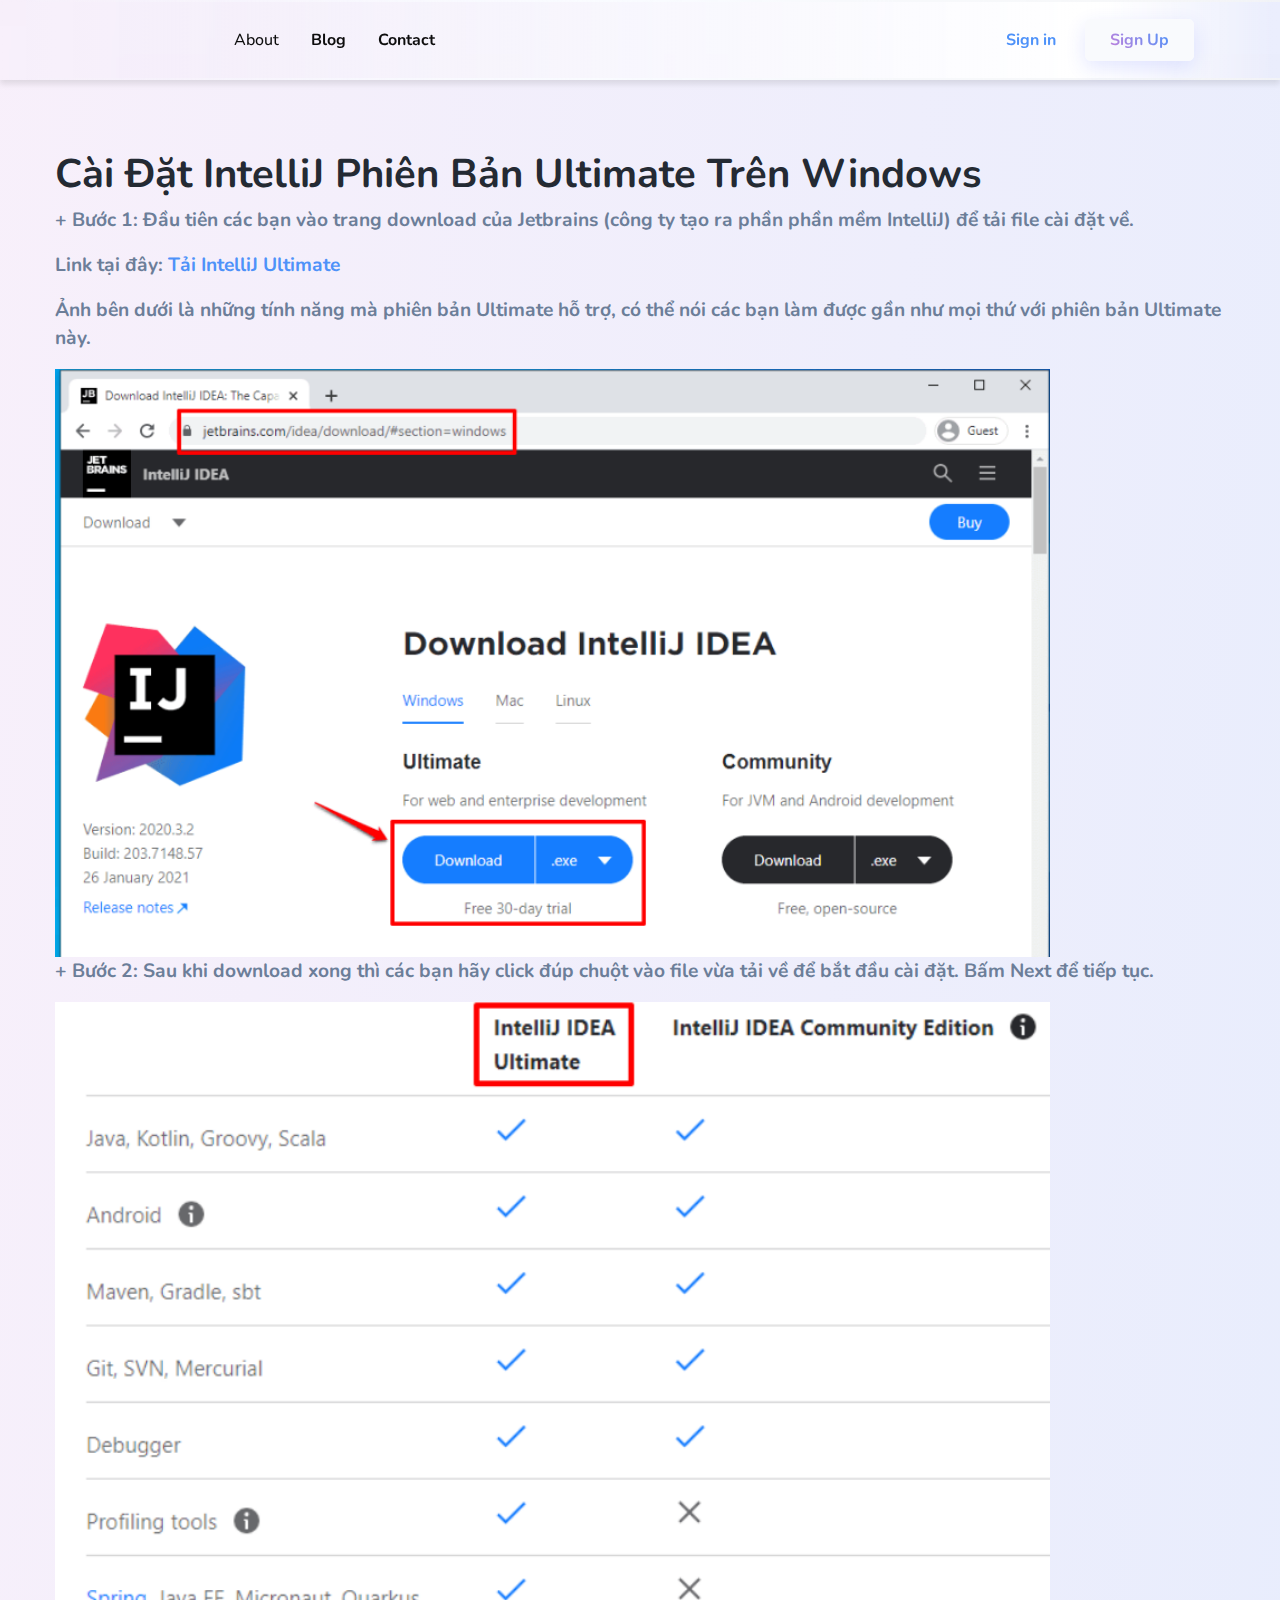
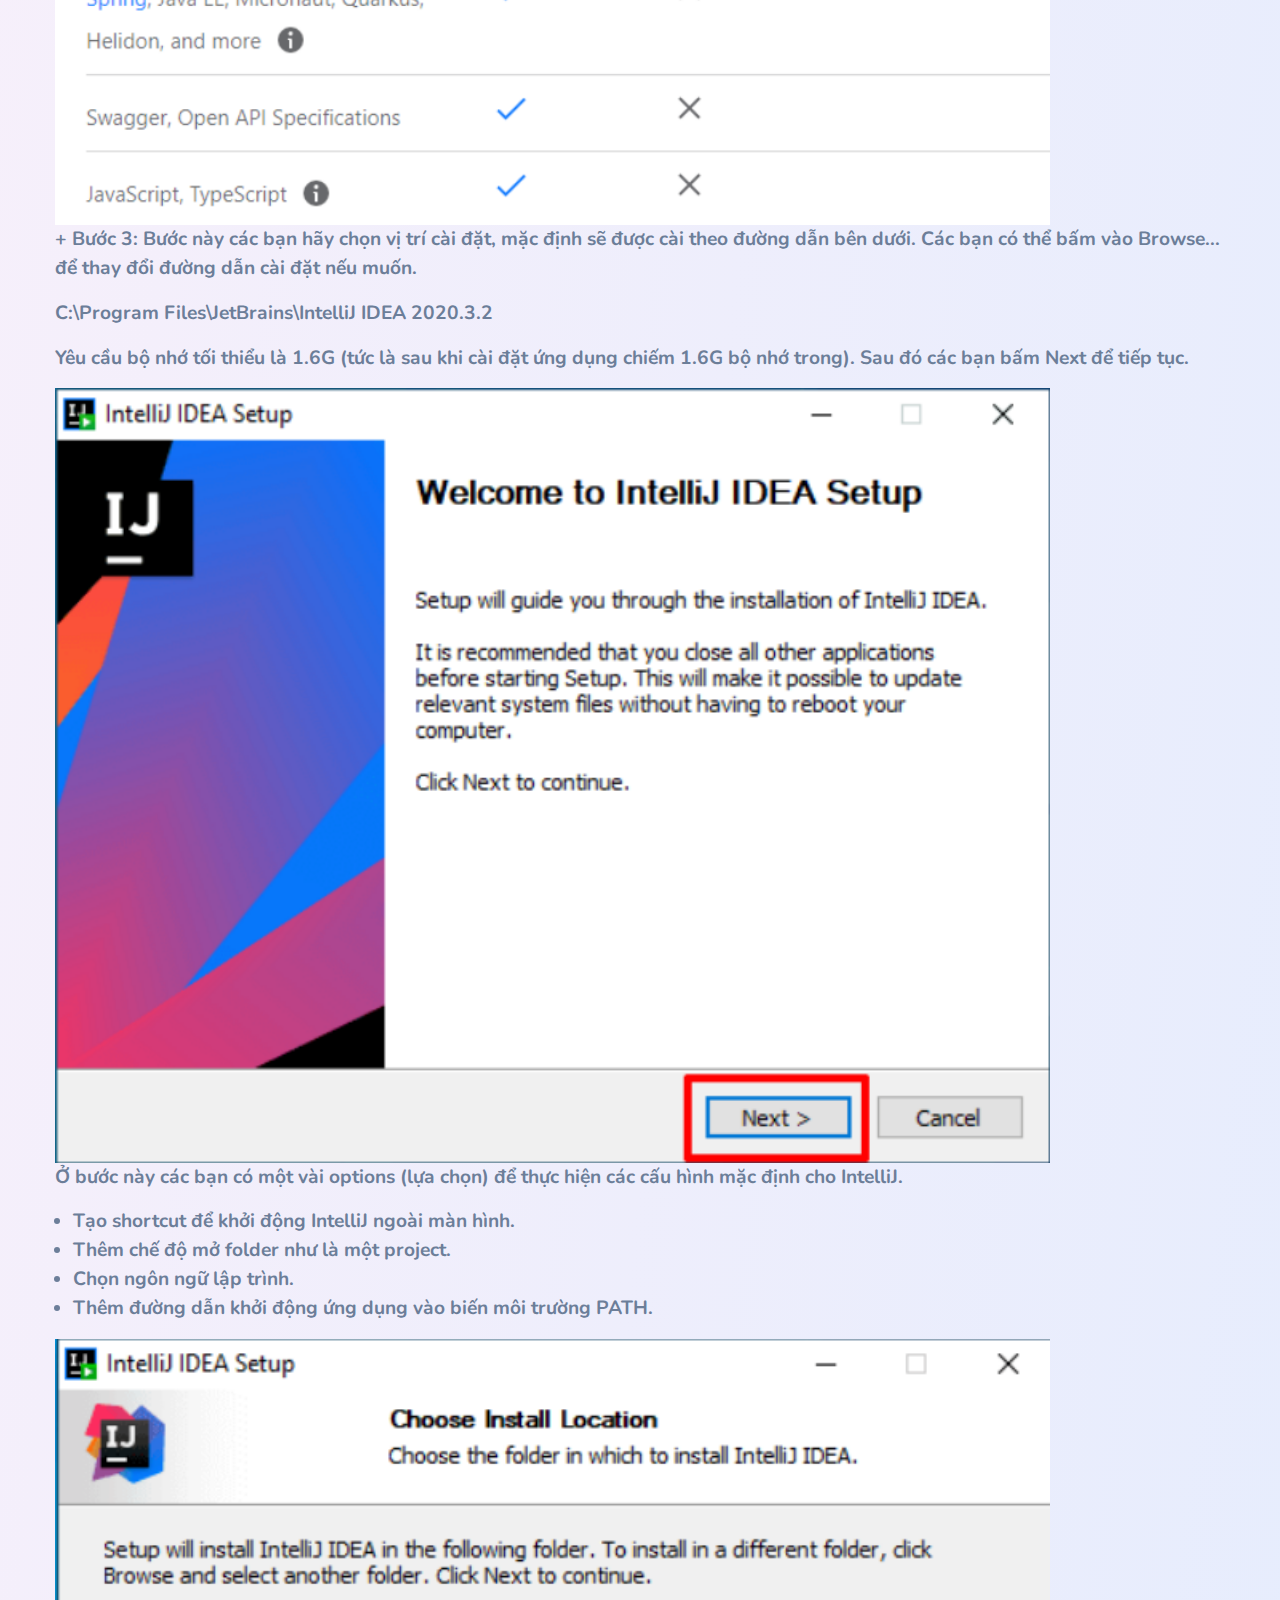
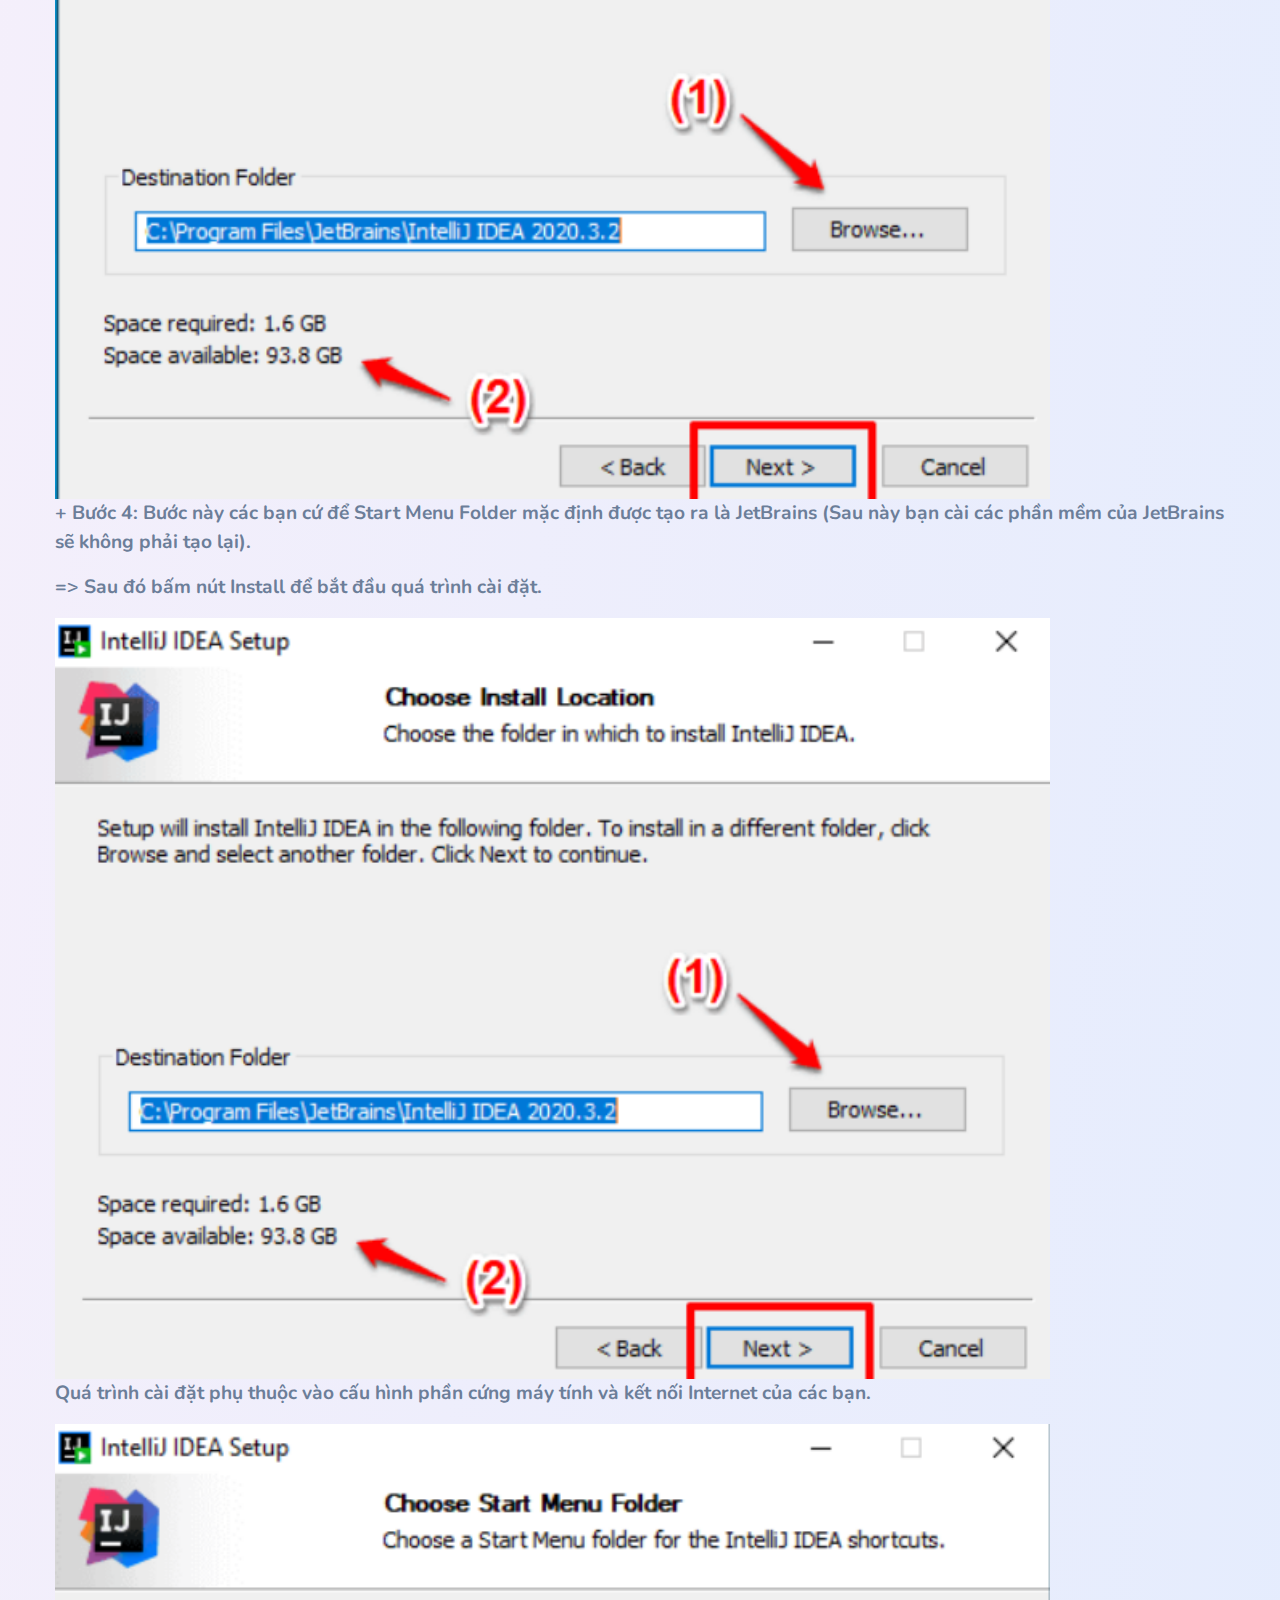
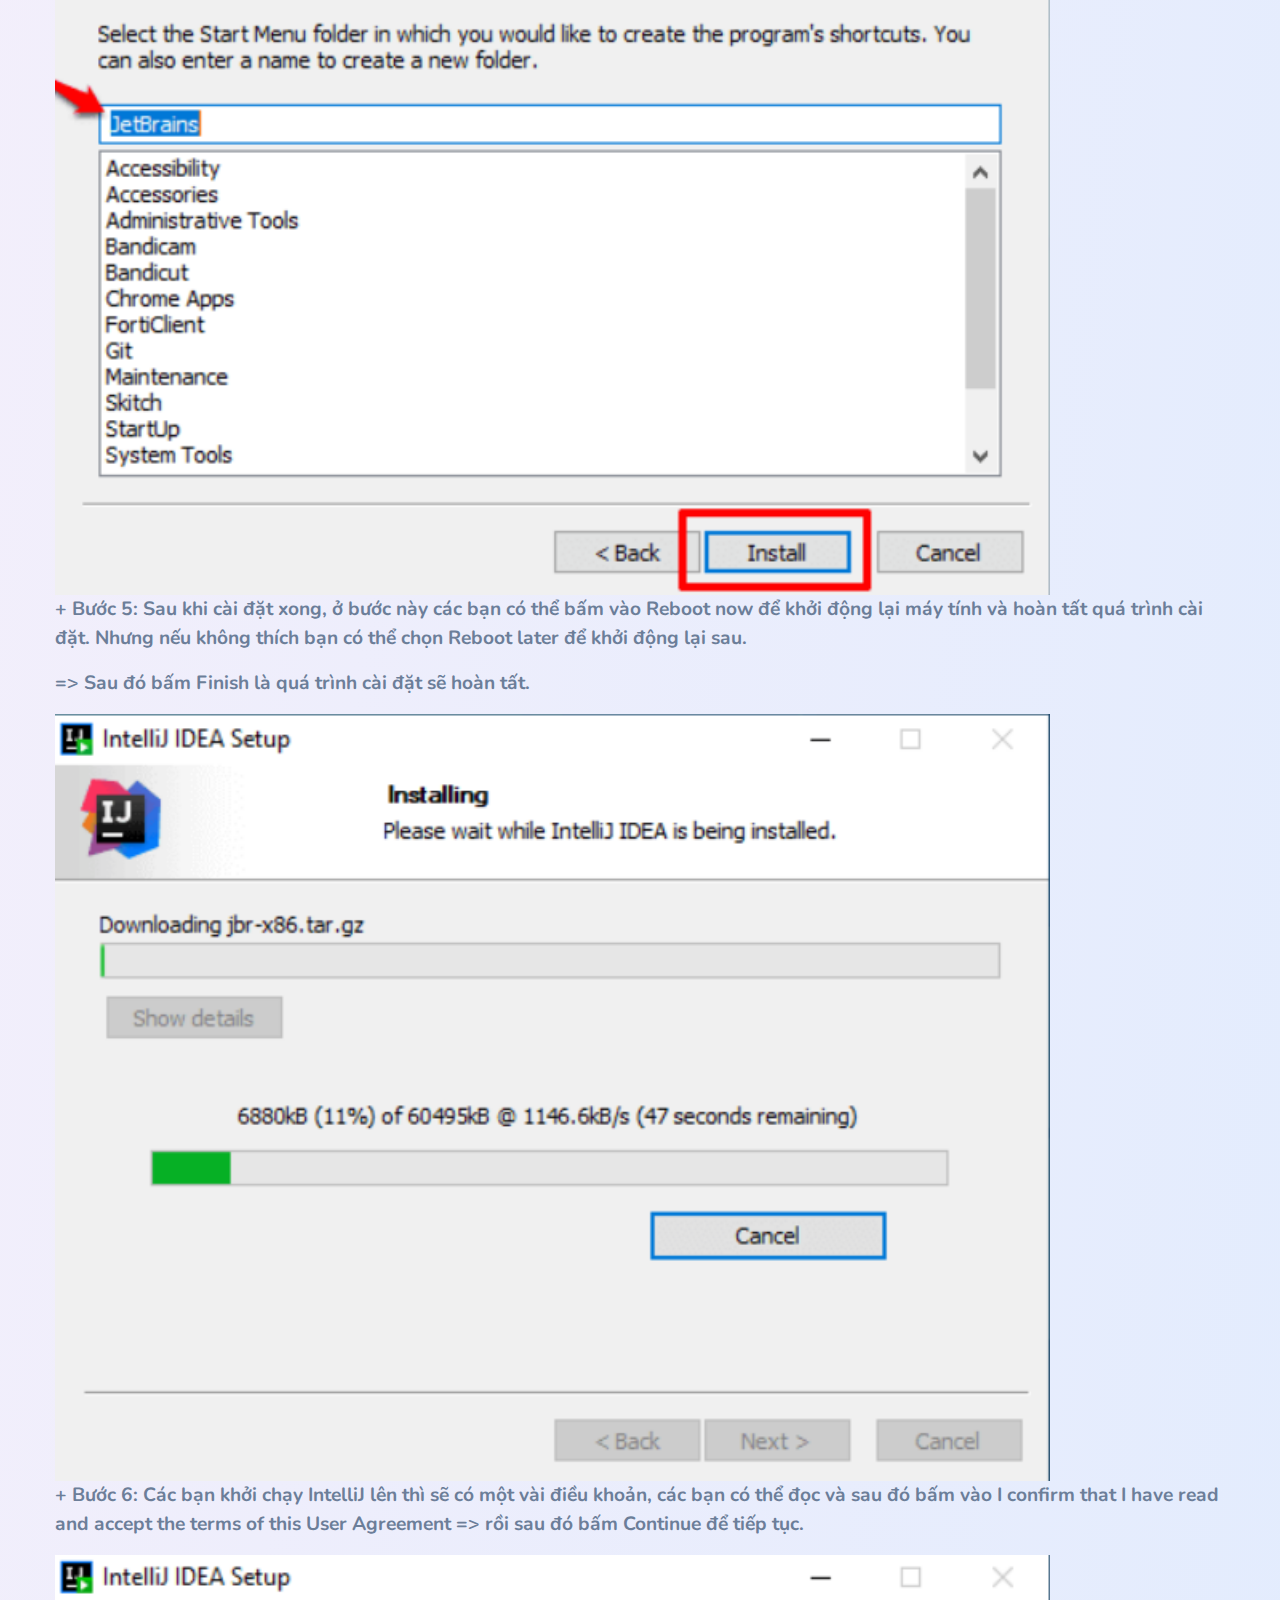
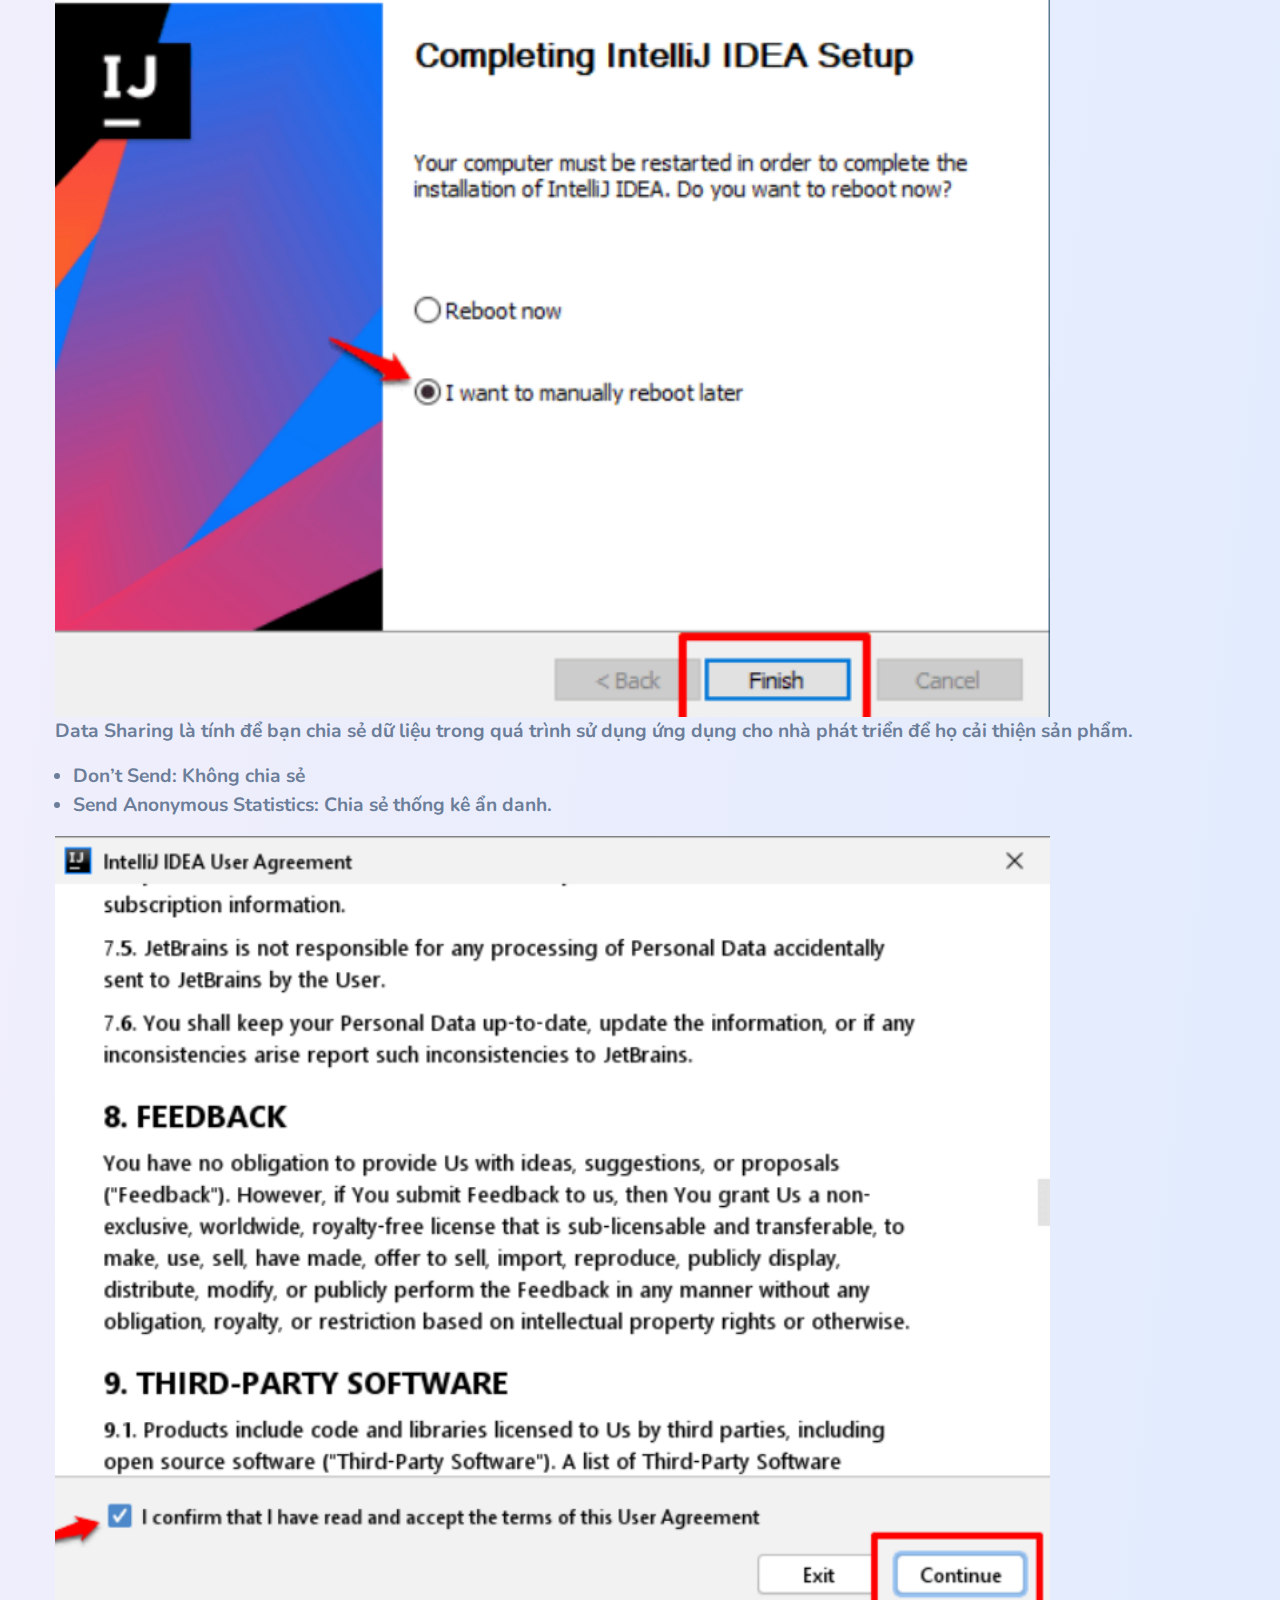
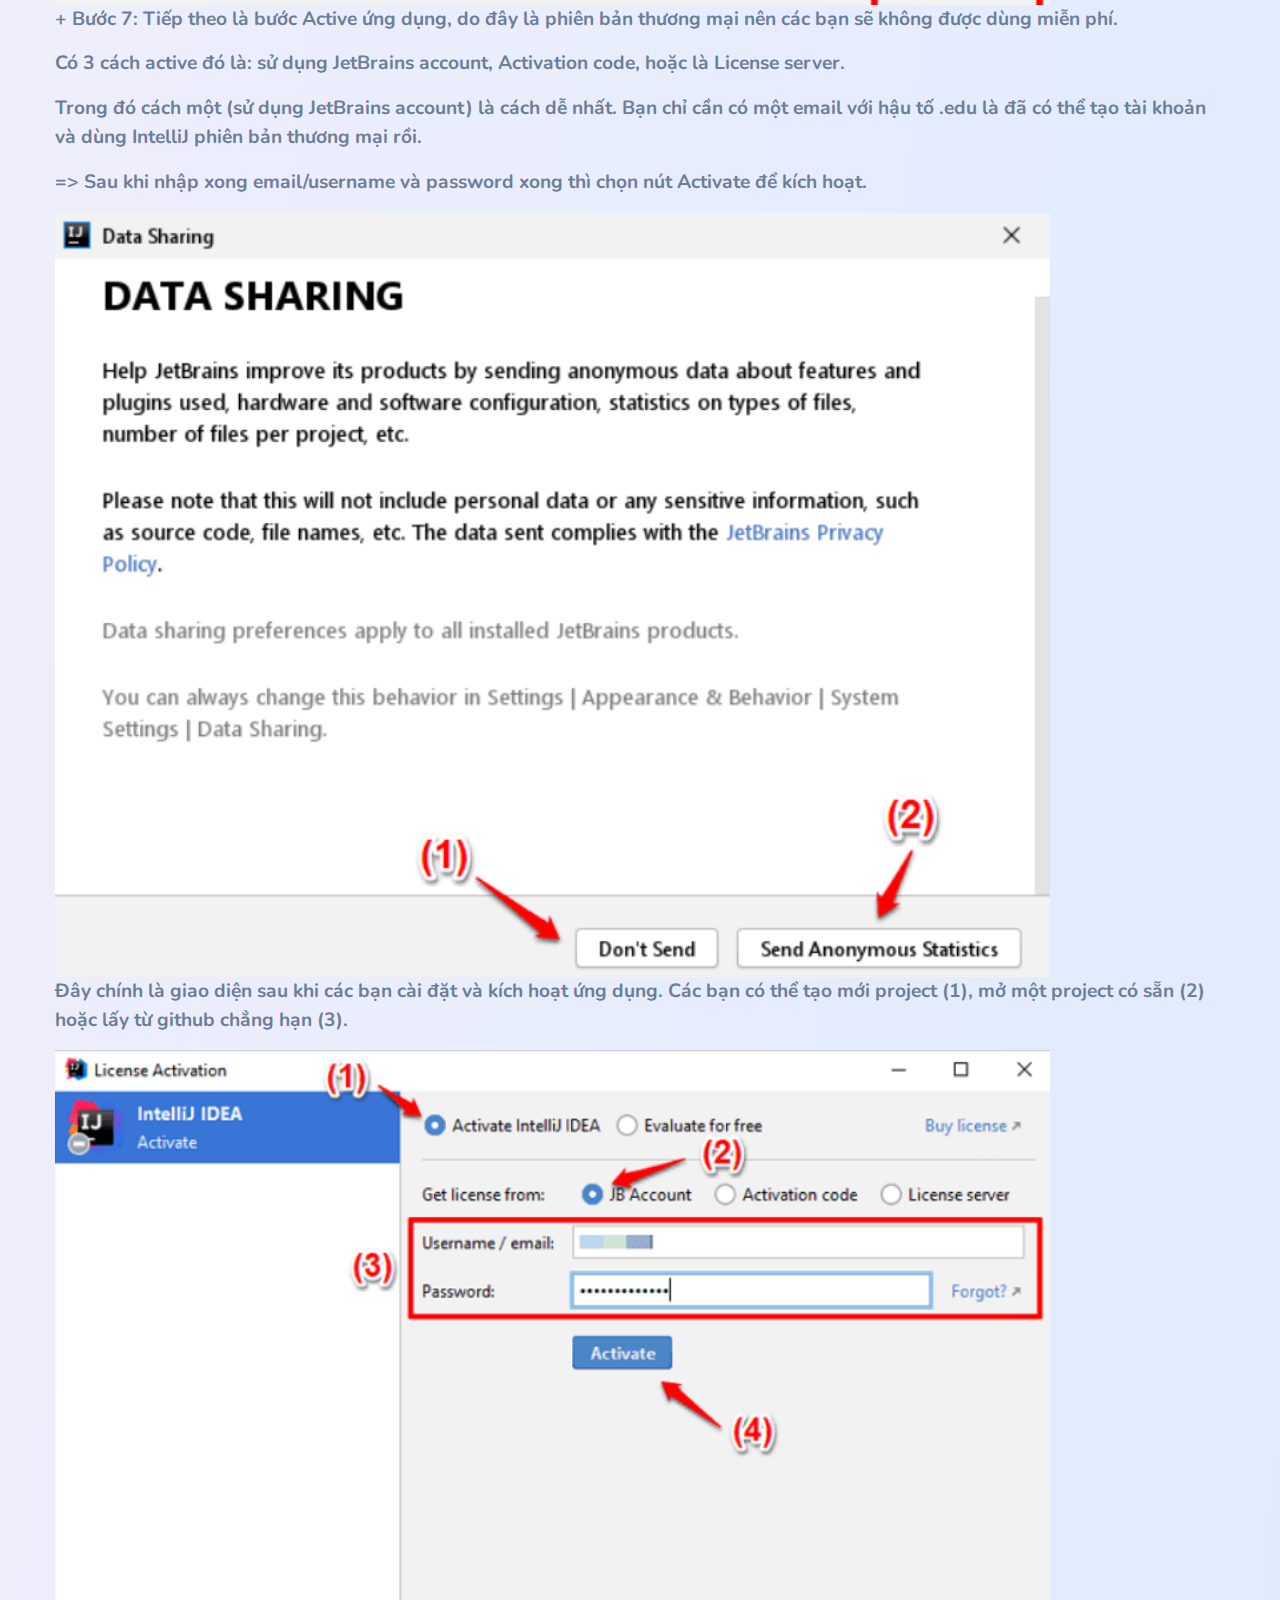
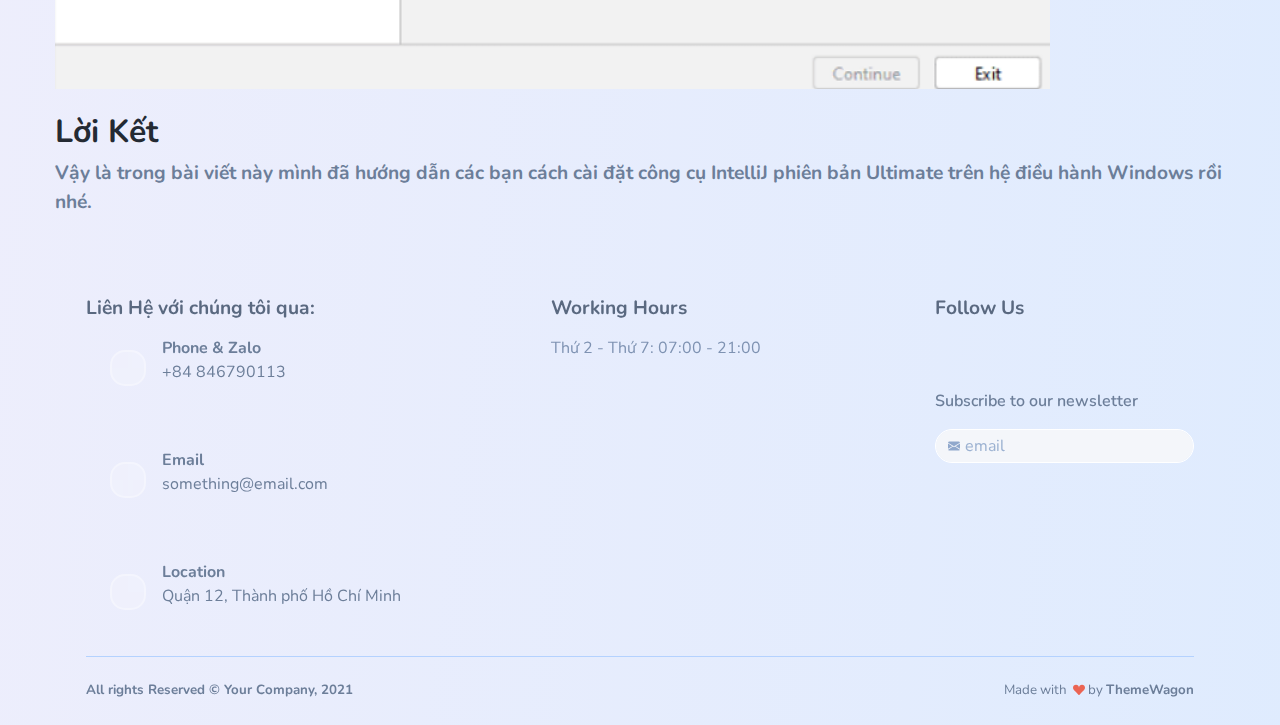
==== klean-v1.0.2/public/blogIntelliJ.html @ 0c12f2a2 "no message" ====
<!DOCTYPE html>
<html lang="vi">

<head>
    <meta charset="UTF-8">
    <meta name="viewport" content="width=device-width, initial-scale=1.0">
    <title>Cài Đặt IntelliJ Phiên Bản Ultimate Trên Windows</title>
    <style>
        body,
        html {
            margin: 0;
            padding: 0;
            box-sizing: border-box;
        }
        .container-body {
            max-width: 1200px;
            margin: 0 auto;
            padding: 0 15px;
        }
        .navbar {
            position: fixed;
            top: 0;
            left: 0;
            right: 0;
            background-color: #fff;
            z-index: 1000;
            box-shadow: 0 4px 6px rgba(0, 0, 0, 0.1);
        }

        .navbar a {
            font-size: 16px;
            font-weight: bold;
        }
        body {
            padding-top: 70px;
        }
        @media (max-width: 1200px) {
            .container-body {
                padding: 0 20px;
            }
        }

        @media (max-width: 992px) {
            .container-body {
                padding: 0 15px;
            }
        }

        @media (max-width: 768px) {
            .container-body {
                padding: 0 10px;
            }
        }

        @media (max-width: 576px) {
            .container-body {
                padding: 0 5px;
            }
        }

        .container-body>*:first-child {
            margin-top: 80px;
        }
        .container-body h1 {
            font-size: 2.5em;
            font-weight: bold;
        }
        .container-body h2 {
            font-size: 2em;
            font-weight: bold;
        }

        .container-body p {
            font-size: 1.2em;
            font-weight: bold;
        }
        .container-body ul,
        .container-body ol {
            font-size: 1.2em;
            font-weight: bold;
        }
        .container-body button {
            font-size: 1.1em;
            font-weight: bold;
        }
        footer p {
            font-size: 1em;
            font-weight: bold;
        }

        img {
            max-width: 100%;
            height: auto;
            display: block;
        }

        .container-body img {
            width: 85%;
            height: auto;
        }

        .step img {
            max-width: 100%;
            height: auto;
            display: block;
        }
        
    </style>
    <link rel="apple-touch-icon" sizes="180x180" href="assets/img/favicons/apple-touch-icon.png">
    <link rel="icon" type="image/png" sizes="32x32" href="assets/img/favicons/favicon-32x32.png">
    <link rel="icon" type="image/png" sizes="16x16" href="assets/img/favicons/favicon-16x16.png">
    <link rel="shortcut icon" type="image/x-icon" href="assets/img/favicons/favicon.ico">
    <link rel="manifest" href="assets/img/favicons/manifest.json">
    <link href="assets/css/style.css" rel="stylesheet" />
    <meta name="theme-color" content="#ffffff">
</head>

<body>
    <main class="main" id="top">
        <nav class="navbar navbar-expand-lg navbar-light fixed-top py-3 d-block navbar-klean"
            data-navbar-on-scroll="data-navbar-on-scroll">
            <div class="container">
                <a class="navbar-brand" href="index.html"> 
                    <img class="me-3 d-inline-block" src="assets/img/logo-con-ong-38-removebg.png" width="100px" alt="" />
                </a>
                <button class="navbar-toggler collapsed" type="button" data-bs-toggle="collapse"
                    data-bs-target="#navbarSupportedContent" aria-controls="navbarSupportedContent"
                    aria-expanded="false" aria-label="Toggle navigation">
                    <span class="navbar-toggler-icon"></span>
                </button>
                <div class="collapse navbar-collapse border-top border-lg-0 mt-4 mt-lg-0" id="navbarSupportedContent">
                    <ul class="navbar-nav me-auto pt-2 pt-lg-0 font-base">
                        <a href="index.html">
                        <li class="nav-item px-2" >
                            <a class="nav-link fw-medium " aria-current="page" href="index.html">About</a>
                        </li>
                    </a>
                        <li class="nav-item px-2" data-anchor="data-anchor">
                            <a class="nav-link" href="#service">Blog</a>
                        </li>
                        <li class="nav-item px-2" data-anchor="data-anchor">
                            <a class="nav-link" href="#feature">Contact</a>
                        </li>
                    </ul>
                    <form class="ps-lg-5">
                        <button class="btn btn-link text-primary fw-bold order-1 order-lg-0" type="button">Sign
                            in</button>
                        <button class="btn btn-light shadow-klean order-0" type="submit">
                            <span class="text-gradient fw-bold">Sign Up</span>
                        </button>
                    </form>
                </div>
            </div>
        </nav>
    </main>
</body>


        <div class="container-body">
            <h1>Cài Đặt IntelliJ Phiên Bản Ultimate Trên Windows</h1>

            <p>+ Bước 1: Đầu tiên các bạn vào trang download của Jetbrains (công ty tạo ra phần phần mềm IntelliJ) để
                tải file cài đặt về.</p>
            <p>Link tại đây: <a href="https://www.jetbrains.com/idea/download/?fromIDE=&section=windows" target="_blank">Tải IntelliJ Ultimate</a></p>

            <p>Ảnh bên dưới là những tính năng mà phiên bản Ultimate hỗ trợ, có thể nói các bạn làm được gần như mọi thứ
                với phiên bản Ultimate này.</p>
            <div class="step">
                <img src="/klean-v1.0.2/public/assets/img/intelliJ image/intel1.png"
                    alt="Tính năng của IntelliJ Ultimate">
            </div>

            <p>+ Bước 2: Sau khi download xong thì các bạn hãy click đúp chuột vào file vừa tải về để bắt đầu cài đặt.
                Bấm Next để tiếp tục.</p>
            <div class="step">
                <img src="/klean-v1.0.2/public/assets/img/intelliJ image/intel2.png" alt="Bắt đầu cài đặt IntelliJ">
            </div>

            <p>+ Bước 3: Bước này các bạn hãy chọn vị trí cài đặt, mặc định sẽ được cài theo đường dẫn bên dưới. Các bạn
                có thể bấm vào Browse... để thay đổi đường dẫn cài đặt nếu muốn.</p>
            <p>C:\Program Files\JetBrains\IntelliJ IDEA 2020.3.2</p>
            <p>Yêu cầu bộ nhớ tối thiểu là 1.6G (tức là sau khi cài đặt ứng dụng chiếm 1.6G bộ nhớ trong). Sau đó các
                bạn bấm Next để tiếp tục.</p>
            <div class="step">
                <img src="/klean-v1.0.2/public/assets/img/intelliJ image/intel3.png" alt="Chọn vị trí cài đặt IntelliJ">
            </div>

            <p>Ở bước này các bạn có một vài options (lựa chọn) để thực hiện các cấu hình mặc định cho IntelliJ.</p>
            <ul>
                <li>Tạo shortcut để khởi động IntelliJ ngoài màn hình.</li>
                <li>Thêm chế độ mở folder như là một project.</li>
                <li>Chọn ngôn ngữ lập trình.</li>
                <li>Thêm đường dẫn khởi động ứng dụng vào biến môi trường PATH.</li>
            </ul>
            <div class="step">
                <img src="/klean-v1.0.2/public/assets/img/intelliJ image/intel4.png"
                    alt="Cấu hình mặc định cho IntelliJ">
            </div>

            <p>+ Bước 4: Bước này các bạn cứ để Start Menu Folder mặc định được tạo ra là JetBrains (Sau này bạn cài các
                phần mềm của JetBrains sẽ không phải tạo lại).</p>
            <p>=> Sau đó bấm nút Install để bắt đầu quá trình cài đặt.</p>
            <div class="step">
                <img src="/klean-v1.0.2/public/assets/img/intelliJ image/intel5.png" alt="Cài đặt IntelliJ">
            </div>

            <p>Quá trình cài đặt phụ thuộc vào cấu hình phần cứng máy tính và kết nối Internet của các bạn.</p>
            <div class="step">
                <img src="/klean-v1.0.2/public/assets/img/intelliJ image/intel6.png" alt="Quá trình cài đặt IntelliJ">
            </div>

            <p>+ Bước 5: Sau khi cài đặt xong, ở bước này các bạn có thể bấm vào Reboot now để khởi động lại máy tính và
                hoàn tất quá trình cài đặt. Nhưng nếu không thích bạn có thể chọn Reboot later để khởi động lại sau.</p>
            <p>=> Sau đó bấm Finish là quá trình cài đặt sẽ hoàn tất.</p>
            <div class="step">
                <img src="/klean-v1.0.2/public/assets/img/intelliJ image/intel7.png" alt="Hoàn tất cài đặt IntelliJ">
            </div>

            <p>+ Bước 6: Các bạn khởi chạy IntelliJ lên thì sẽ có một vài điều khoản, các bạn có thể đọc và sau đó bấm
                vào I confirm that I have read and accept the terms of this User Agreement => rồi sau đó bấm Continue để
                tiếp tục.</p>
            <div class="step">
                <img src="/klean-v1.0.2/public/assets/img/intelliJ image/intel8.png" alt="Điều khoản sử dụng IntelliJ">
            </div>

            <p>Data Sharing là tính để bạn chia sẻ dữ liệu trong quá trình sử dụng ứng dụng cho nhà phát triển để họ cải
                thiện sản phẩm.</p>
            <ul>
                <li>Don’t Send: Không chia sẻ</li>
                <li>Send Anonymous Statistics: Chia sẻ thống kê ẩn danh.</li>
            </ul>
            <div class="step">
                <img src="/klean-v1.0.2/public/assets/img/intelliJ image/intel9.png" alt="Cài đặt Data Sharing">
            </div>

            <p>+ Bước 7: Tiếp theo là bước Active ứng dụng, do đây là phiên bản thương mại nên các bạn sẽ không được
                dùng miễn phí.</p>
            <p>Có 3 cách active đó là: sử dụng JetBrains account, Activation code, hoặc là License server.</p>
            <p>Trong đó cách một (sử dụng JetBrains account) là cách dễ nhất. Bạn chỉ cần có một email với hậu tố .edu
                là đã có thể tạo tài khoản và dùng IntelliJ phiên bản thương mại rồi.</p>
            <p>=> Sau khi nhập xong email/username và password xong thì chọn nút Activate để kích hoạt.</p>
            <div class="step">
                <img src="/klean-v1.0.2/public/assets/img/intelliJ image/intel10.png" alt="Kích hoạt IntelliJ">
            </div>

            <p>Đây chính là giao diện sau khi các bạn cài đặt và kích hoạt ứng dụng. Các bạn có thể tạo mới project (1),
                mở một project có sẵn (2) hoặc lấy từ github chẳng hạn (3).</p>
            <div class="step">
                <img src="/klean-v1.0.2/public/assets/img/intelliJ image/intel11.png" alt="Giao diện sau khi cài đặt">
            </div>
            </br>

            <h2>Lời Kết</h2>
            <p>Vậy là trong bài viết này mình đã hướng dẫn các bạn cách cài đặt công cụ IntelliJ phiên bản Ultimate trên
                hệ điều hành Windows rồi nhé.</p>
        </div>
        <section class="pb-0 pt-6">
            <div class="bg-holder"
              style="background-image:url(assets/img/illustrations/footer-bg.png);background-position:center;background-size:cover;">
            </div>
            <!--/.bg-holder-->
      
            <div class="container">
              <div class="row justify-content-lg-between circle-blend-right circle-danger">
                <div class="col-6 col-sm-4 col-lg-auto mb-3">
                  <h5 class="text-600 mb-3 fw-bold">Liên Hệ với chúng tôi qua:</h5>
                  <ul class="list-unstyled mb-md-4 mb-lg-0">
                    <div class="col-lg-12 offset-lg-1">
                      <div class="d-flex align-items-center mb-5">
                        <div class="icon icon-primary"><span data-feather="phone"></span></div>
                        <div class="flex-1 ms-3">
                          <p class="fw-bold mb-0">Phone & Zalo</p>
                          <p>+84 846790113</p>
                        </div>
                      </div>
                      <div class="d-flex align-items-center mb-5">
                        <div class="icon icon-primary"><span data-feather="mail"></span></div>
                        <div class="flex-1 ms-3">
                          <p class="fw-bold mb-0">Email</p>
                          <p>something@email.com </p>
                        </div>
                      </div>
                      <div class="d-flex align-items-center">
                        <div class="icon icon-primary"><span data-feather="map-pin"></span></div>
                        <div class="flex-1 ms-3">
                          <p class="fw-bold mb-0">Location</p>
                          <p>Quận 12, Thành phố Hồ Chí Minh</p>
                        </div>
                      </div>
      
                    </div>
                  </ul>
                </div>
                <div class="col-6 col-sm-4 col-lg-auto mb-3">
                  <h5 class="text-600 mb-3 fw-bold">Working Hours </h5>
                  <ul class="list-unstyled mb-md-4 mb-lg-0">
                    <li class="mb-2"><a class="text-400 text-decoration-none" href="#!">Thứ 2 - Thứ 7: 07:00 - 21:00</a></li>
                  </ul>
                </div>
      
                <div class="col-9 col-sm-6 col-lg-auto mb-3">
                  <h5 class="text-600 mb-3 fw-bold">Follow Us</h5>
                  <ul class="list-unstyled list-inline my-3">
                    <li class="list-inline-item"><a class="text-decoration-none" href="#!"><img class="list-social-icon"
                          src="assets/img/icons/facebook.svg" alt="" width="25" /></a></li>
                    <li class="list-inline-item"><a class="text-decoration-none" href="#!"><img class="list-social-icon"
                          src="assets/img/icons/twitter.svg" alt="" width="25" /></a></li>
                    <li class="list-inline-item"><a class="text-decoration-none" href="#!"><img class="list-social-icon"
                          src="assets/img/icons/linkdin.svg" alt="" width="25" /></a></li>
                    <li class="list-inline-item"><a class="text-decoration-none" href="#!"><img class="list-social-icon"
                          src="assets/img/icons/youtube.svg" alt="" width="25" /></a></li>
                    <li class="list-inline-item"><a class="text-decoration-none" href="#!"></a></li>
                  </ul>
                  <p class="fw-semi-bold mt-4 mb-3">Subscribe to our newsletter</p>
                  <label class="col-sm-2 col-form-label visually-hidden" for="inputEmail2">Email</label>
                  <div class="col-sm-12 input-group-icon">
                    <input class="form-control rounded-pill border-white py-1 px-4" id="inputEmail2" type="email"
                      placeholder="email" />
                    <svg class="bi bi-envelope-fill input-box-icon" xmlns="http://www.w3.org/2000/svg" width="12" height="12"
                      fill="currentColor" viewBox="0 0 16 16" style="left:.8rem;">
                      <path
                        d="M.05 3.555A2 2 0 0 1 2 2h12a2 2 0 0 1 1.95 1.555L8 8.414.05 3.555zM0 4.697v7.104l5.803-3.558L0 4.697zM6.761 8.83l-6.57 4.027A2 2 0 0 0 2 14h12a2 2 0 0 0 1.808-1.144l-6.57-4.027L8 9.586l-1.239-.757zm3.436-.586L16 11.801V4.697l-5.803 3.546z">
                      </path>
                    </svg>
                  </div>
                </div>
              </div>
              <hr class="text-100 mb-0" />
              <div class="row justify-content-md-between justify-content-evenly py-3">
                <div class="col-12 col-sm-8 col-md-6 col-lg-auto text-center text-md-start">
                  <p class="fs--1 my-2 fw-bold">All rights Reserved &copy; Your Company, 2021</p>
                </div>
                <div class="col-12 col-sm-8 col-md-6">
                  <p class="fs--1 my-2 text-center text-md-end"> Made with&nbsp;
                    <svg class="bi bi-suit-heart-fill" xmlns="http://www.w3.org/2000/svg" width="12" height="12"
                      fill="#EB6453" viewBox="0 0 16 16">
                      <path
                        d="M4 1c2.21 0 4 1.755 4 3.92C8 2.755 9.79 1 12 1s4 1.755 4 3.92c0 3.263-3.234 4.414-7.608 9.608a.513.513 0 0 1-.784 0C3.234 9.334 0 8.183 0 4.92 0 2.755 1.79 1 4 1z">
                      </path>
                    </svg>&nbsp;by&nbsp;<a class="fw-bold text-500" href="https://themewagon.com/" target="_blank">ThemeWagon
                    </a>
                  </p>
                </div>
              </div>
            </div>
          </section>
        
    </main>
    <script src="vendors/@popperjs/popper.min.js"></script>
    <script src="vendors/bootstrap/bootstrap.min.js"></script>
    <script src="vendors/is/is.min.js"></script>
    <script src="https://polyfill.io/v3/polyfill.min.js?features=window.scroll"></script>
    <script src="vendors/feather-icons/feather.min.js"></script>
    <script>
        feather.replace();
    </script>
    <script src="assets/js/theme.js"></script>

    <link href="https://fonts.googleapis.com/css2?family=Nunito:wght@300;400;600;700;800;900&amp;display=swap"
        rel="stylesheet">
</body>

</html>
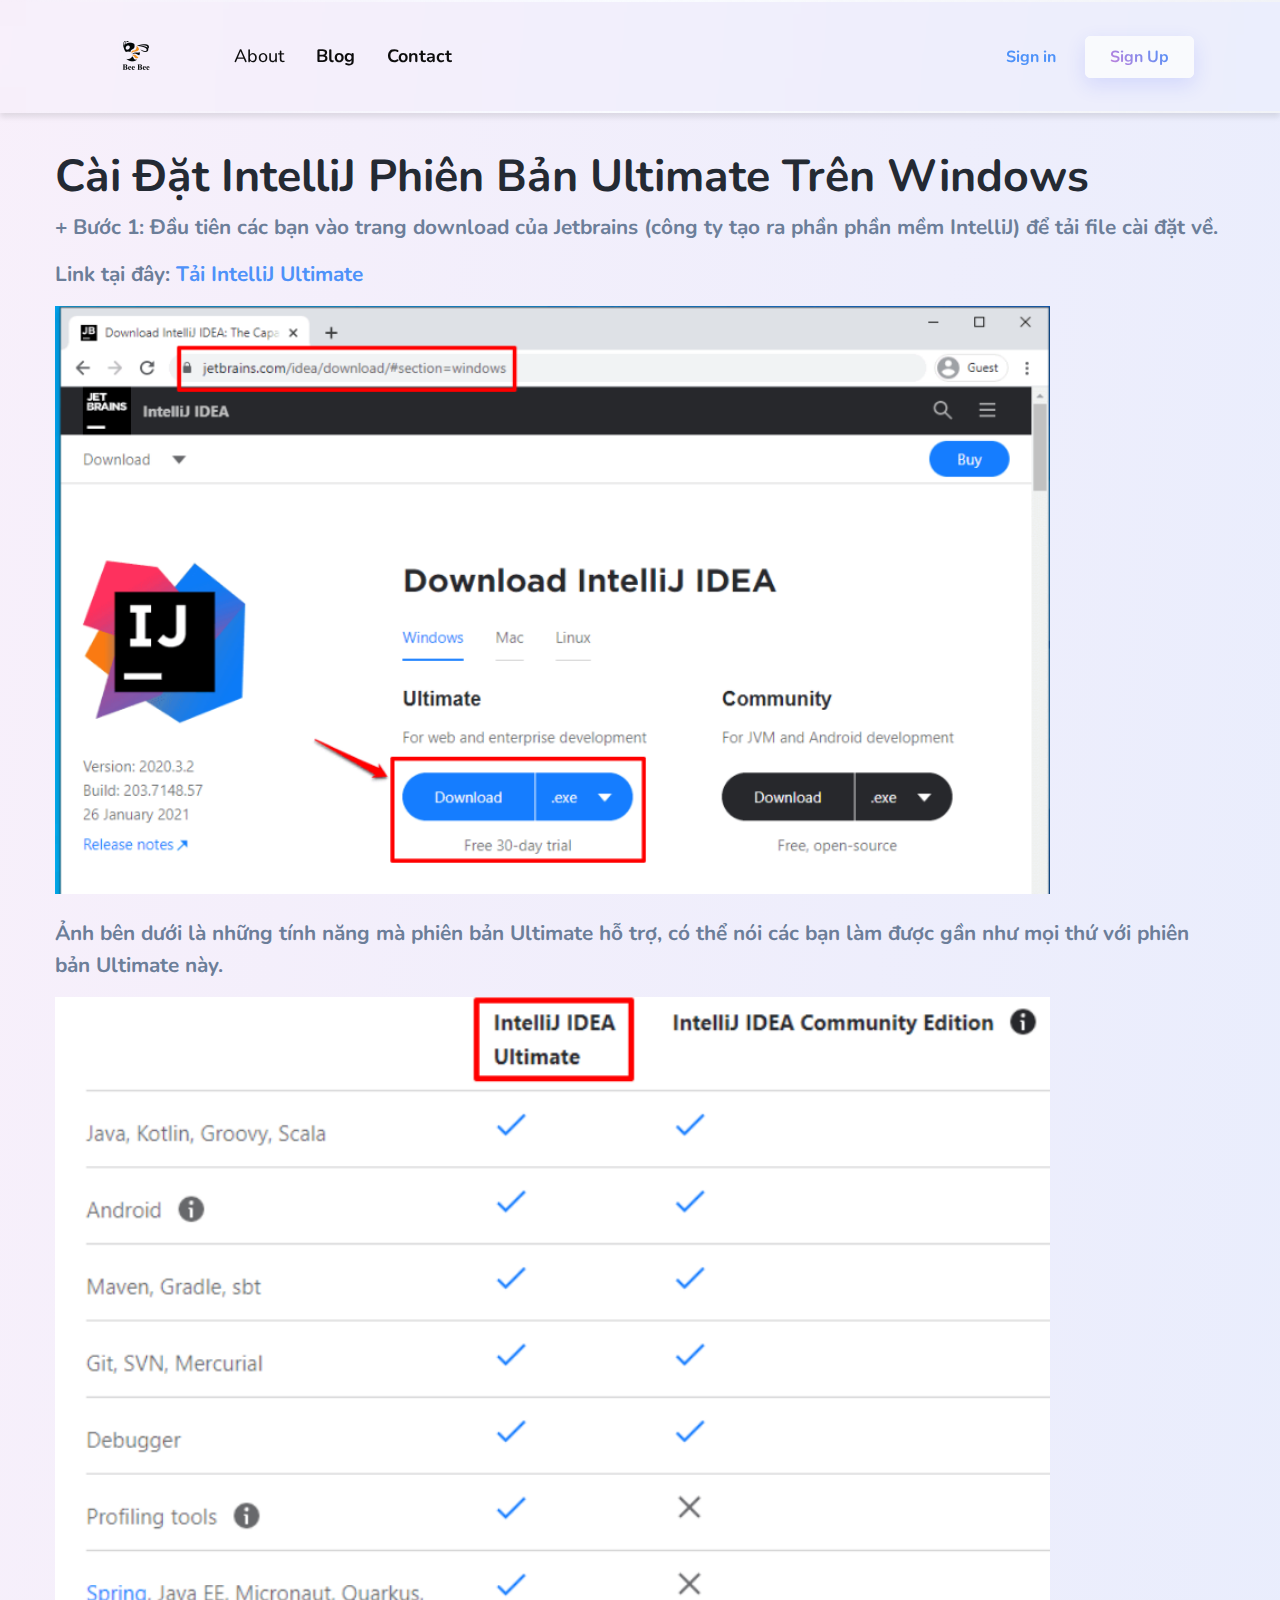
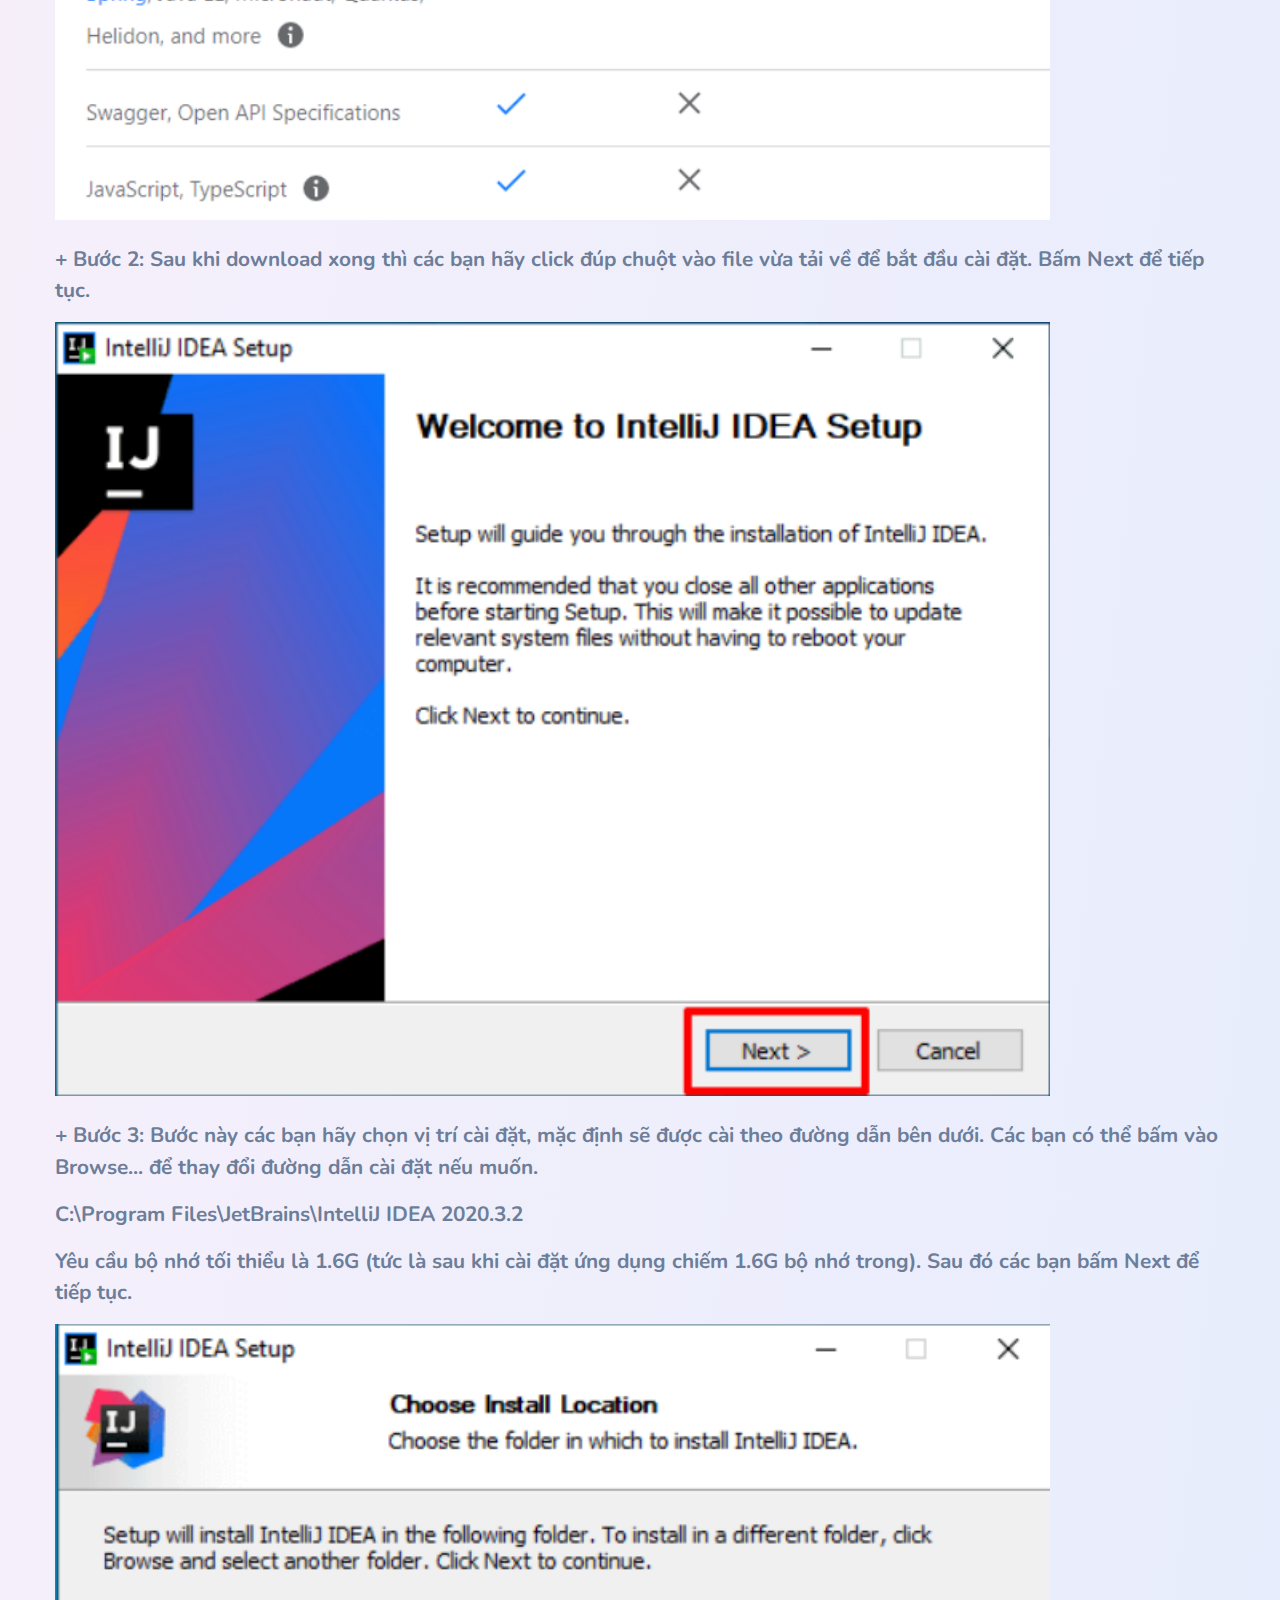
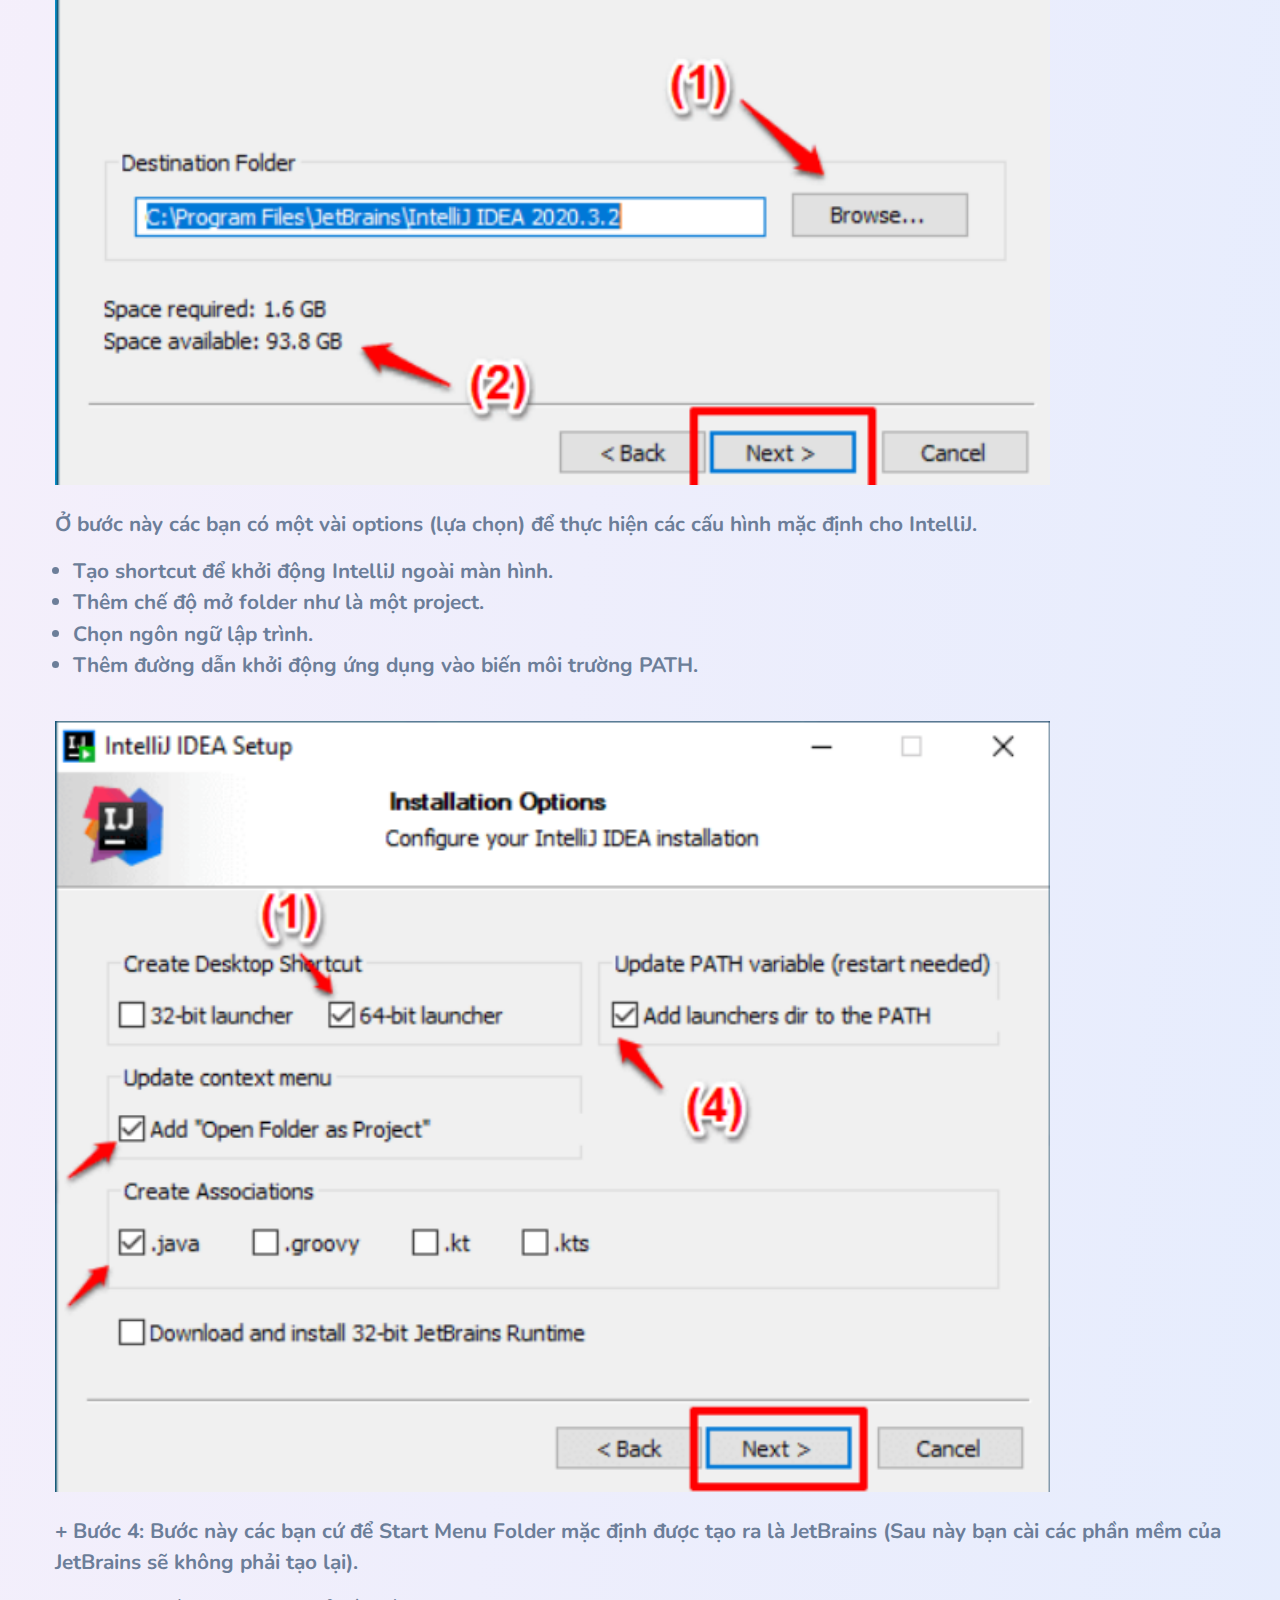
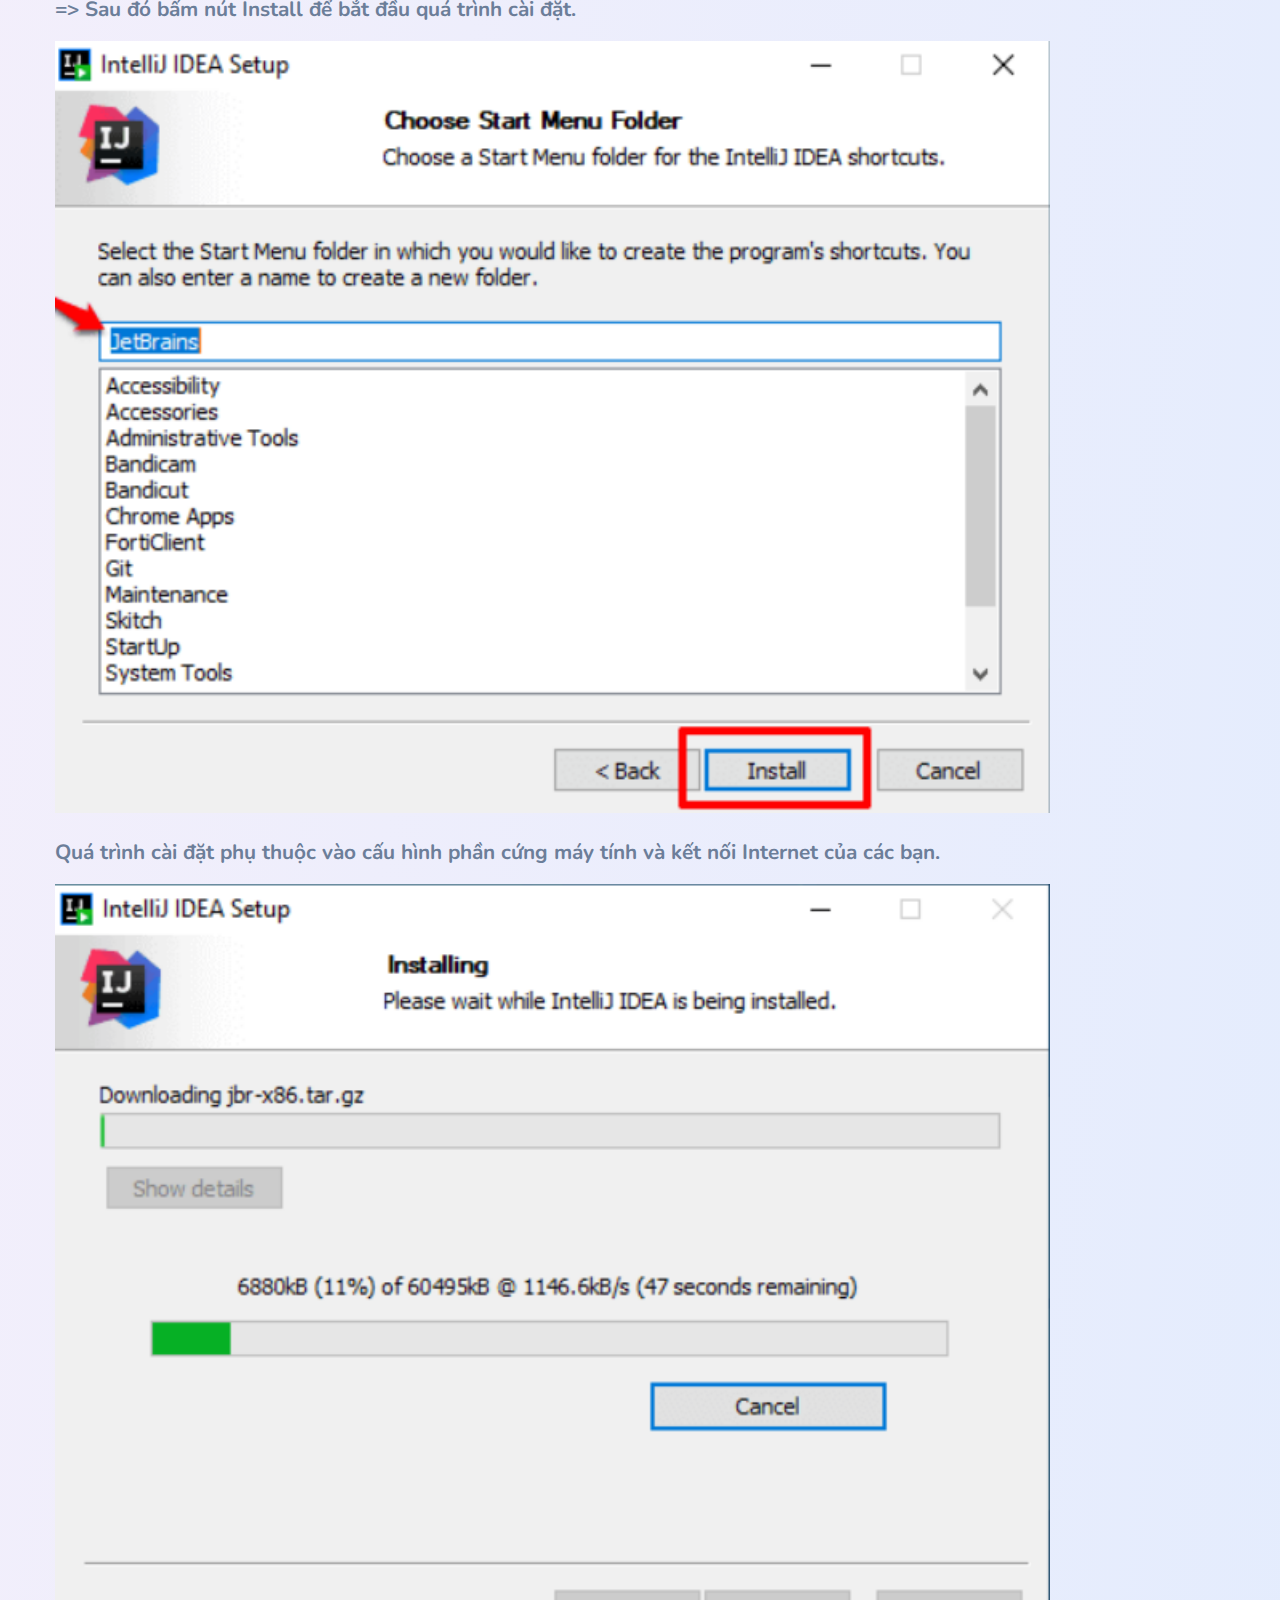
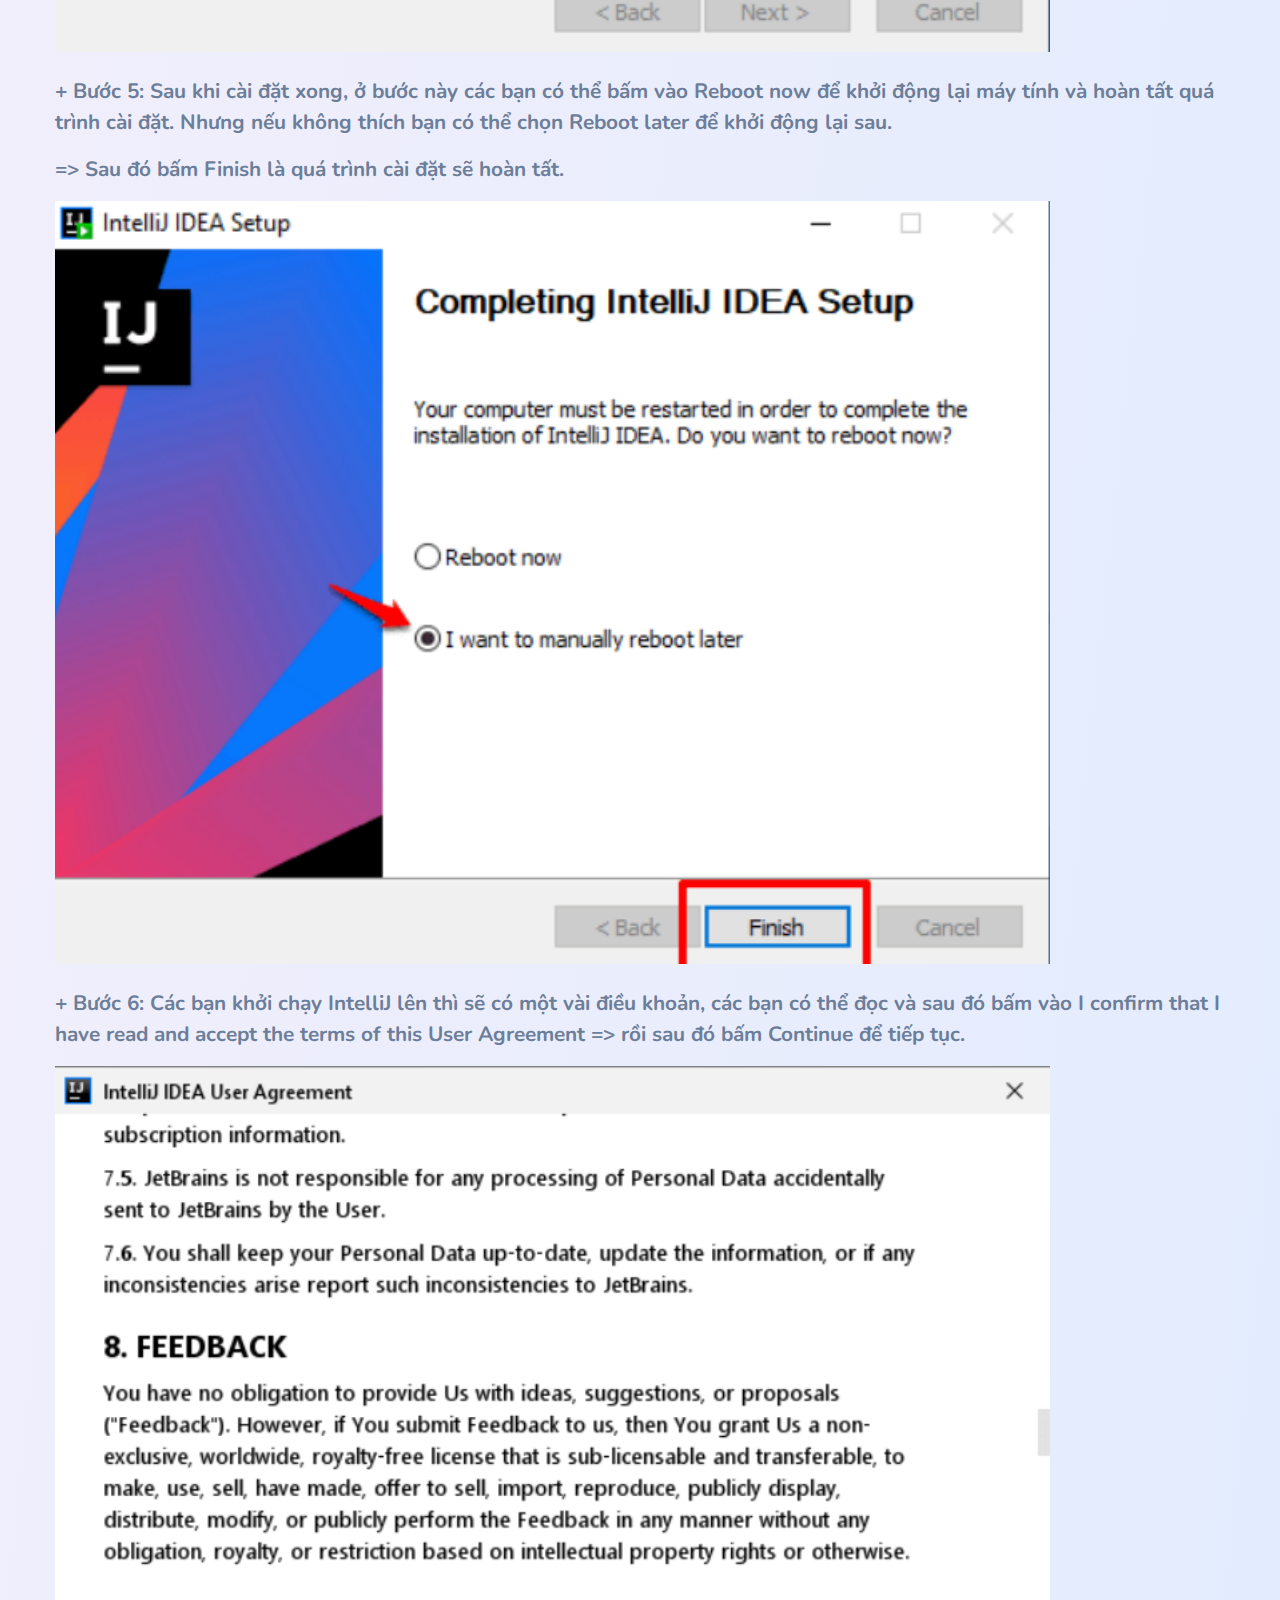
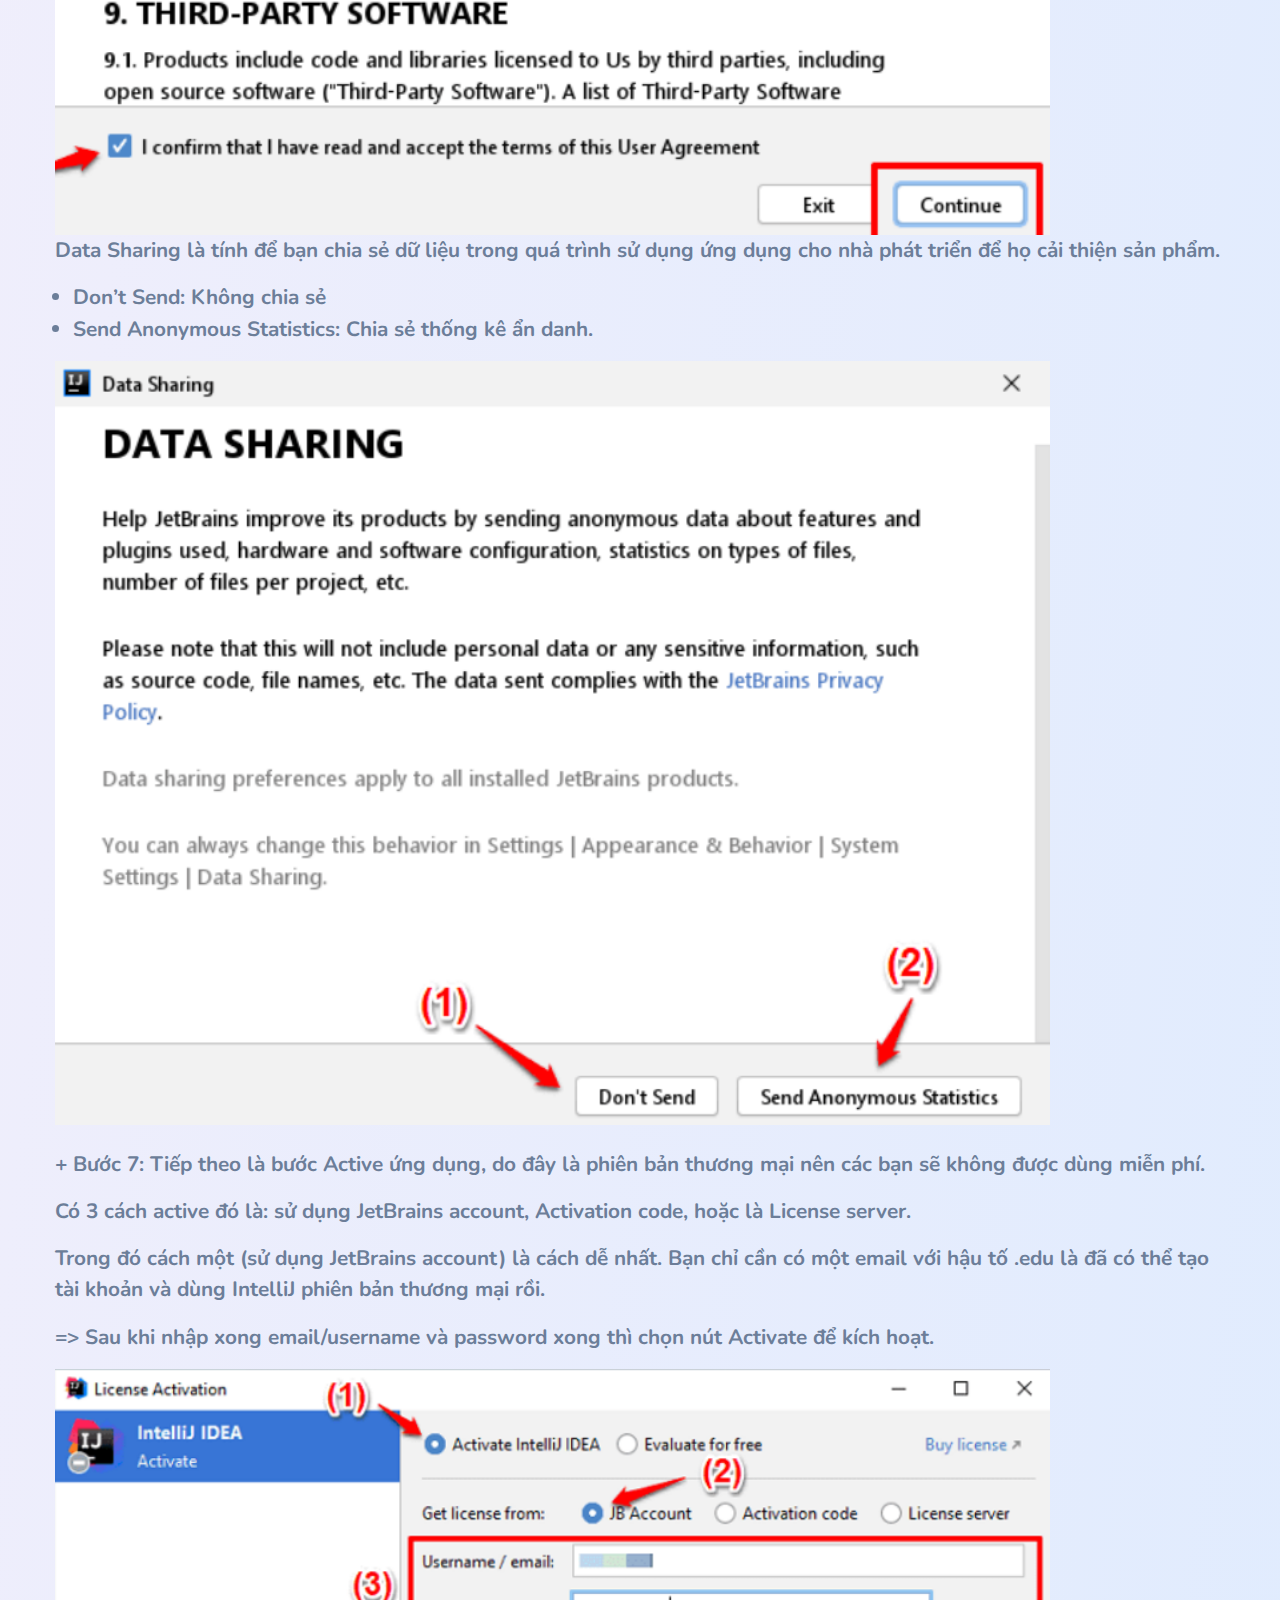
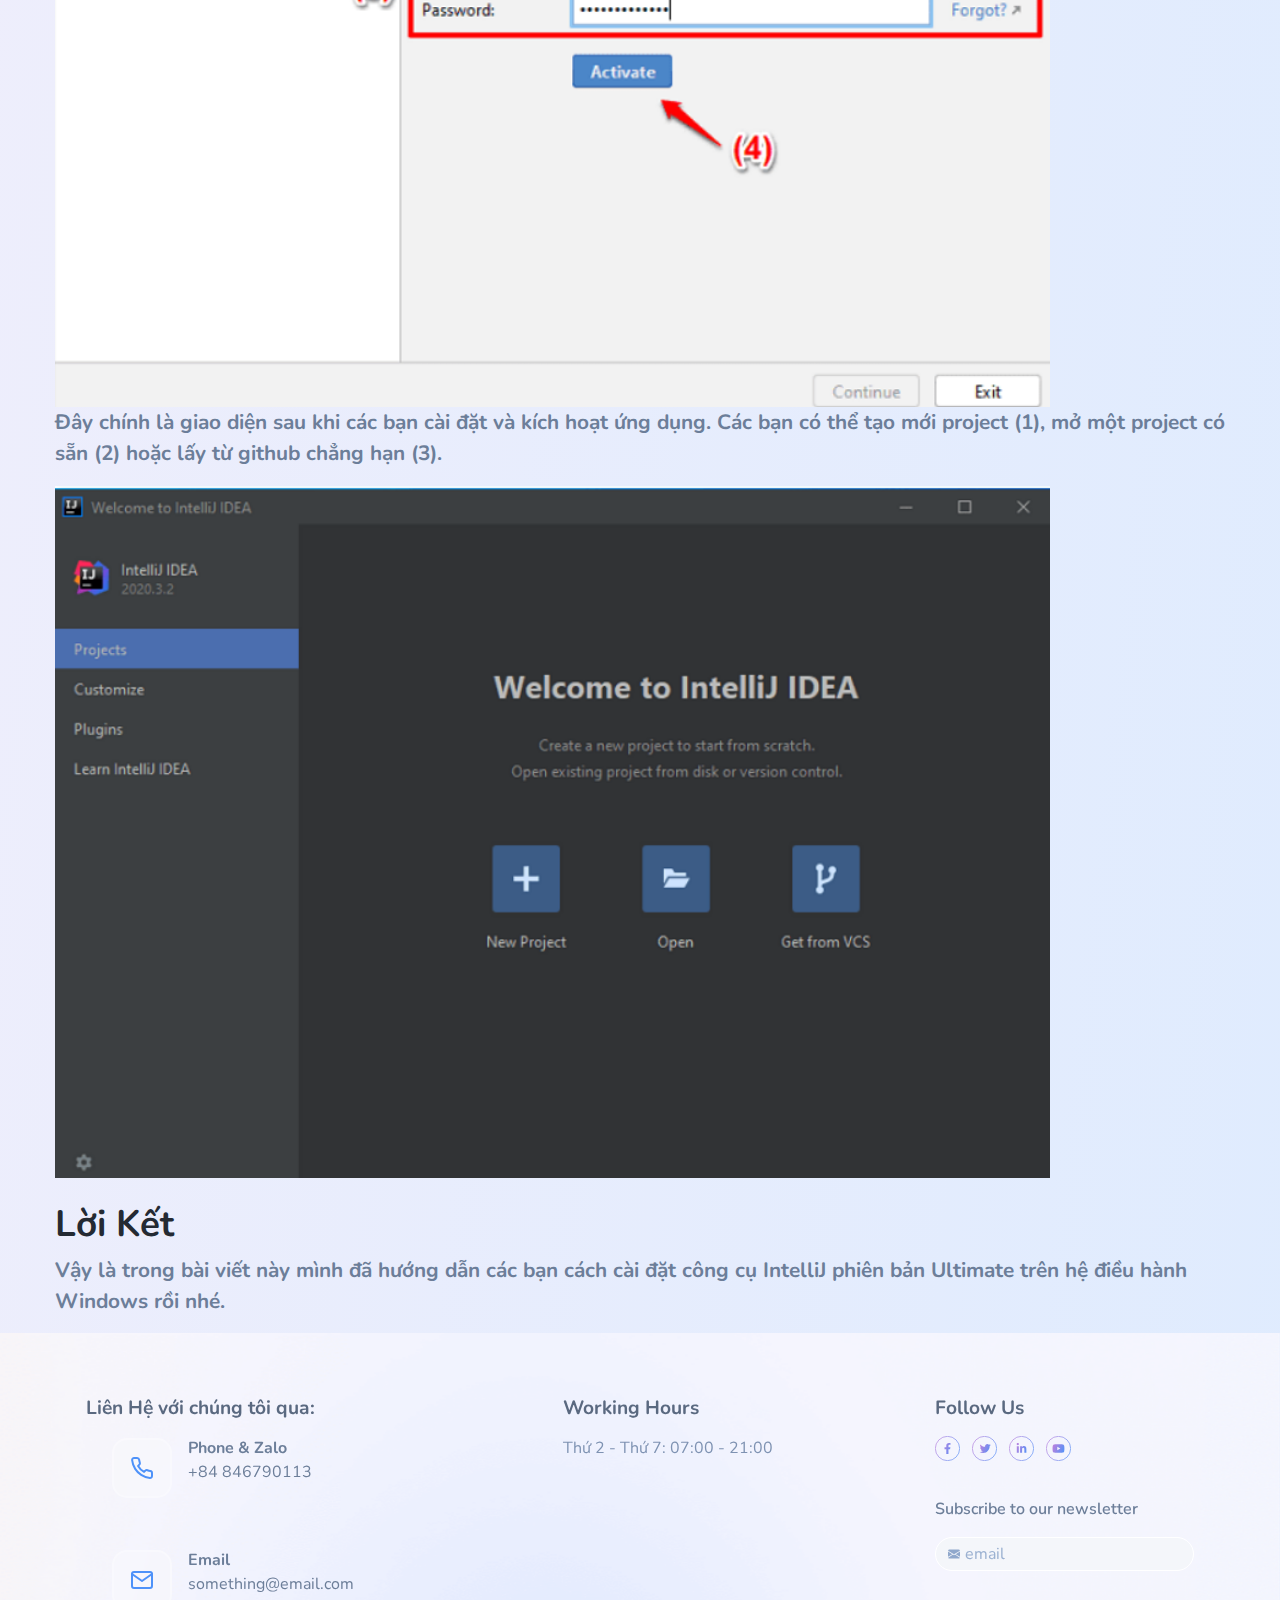
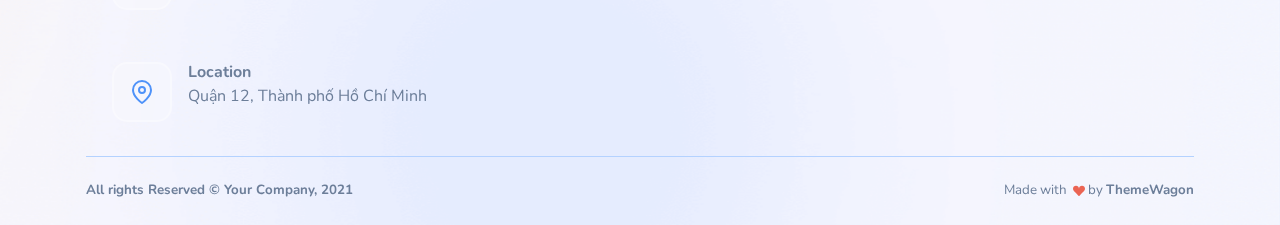
==== commit f19eb7bd: "no message" ====
--- a/klean-v1.0.2/public/blogIntelliJ.html
+++ b/klean-v1.0.2/public/blogIntelliJ.html
@@ -12,11 +12,13 @@
             padding: 0;
             box-sizing: border-box;
         }
+
         .container-body {
             max-width: 1200px;
             margin: 0 auto;
             padding: 0 15px;
         }
+
         .navbar {
             position: fixed;
             top: 0;
@@ -28,12 +30,14 @@
         }
 
         .navbar a {
-            font-size: 16px;
-            font-weight: bold;
-        }
+            font-size: 18px;
+            font-weight: bold;
+        }
+
         body {
             padding-top: 70px;
         }
+
         @media (max-width: 1200px) {
             .container-body {
                 padding: 0 20px;
@@ -61,30 +65,35 @@
         .container-body>*:first-child {
             margin-top: 80px;
         }
+
         .container-body h1 {
-            font-size: 2.5em;
-            font-weight: bold;
-        }
+            font-size: 2.8em;
+            font-weight: bold;
+        }
+
         .container-body h2 {
-            font-size: 2em;
+            font-size: 2.3em;
             font-weight: bold;
         }
 
         .container-body p {
-            font-size: 1.2em;
-            font-weight: bold;
-        }
+            font-size: 1.3em;
+            font-weight: bold;
+        }
+
         .container-body ul,
         .container-body ol {
+            font-size: 1.3em;
+            font-weight: bold;
+        }
+
+        .container-body button {
             font-size: 1.2em;
             font-weight: bold;
         }
-        .container-body button {
+
+        footer p {
             font-size: 1.1em;
-            font-weight: bold;
-        }
-        footer p {
-            font-size: 1em;
             font-weight: bold;
         }
 
@@ -104,7 +113,6 @@
             height: auto;
             display: block;
         }
-        
     </style>
     <link rel="apple-touch-icon" sizes="180x180" href="assets/img/favicons/apple-touch-icon.png">
     <link rel="icon" type="image/png" sizes="32x32" href="assets/img/favicons/favicon-32x32.png">
@@ -120,8 +128,9 @@
         <nav class="navbar navbar-expand-lg navbar-light fixed-top py-3 d-block navbar-klean"
             data-navbar-on-scroll="data-navbar-on-scroll">
             <div class="container">
-                <a class="navbar-brand" href="index.html"> 
-                    <img class="me-3 d-inline-block" src="assets/img/logo-con-ong-38-removebg.png" width="100px" alt="" />
+                <a class="navbar-brand" href="index.html">
+                    <img class="me-3 d-inline-block" src="assets/img/logo-con-ong-38-removebg.png" width="100px"
+                        alt="" />
                 </a>
                 <button class="navbar-toggler collapsed" type="button" data-bs-toggle="collapse"
                     data-bs-target="#navbarSupportedContent" aria-controls="navbarSupportedContent"
@@ -131,10 +140,10 @@
                 <div class="collapse navbar-collapse border-top border-lg-0 mt-4 mt-lg-0" id="navbarSupportedContent">
                     <ul class="navbar-nav me-auto pt-2 pt-lg-0 font-base">
                         <a href="index.html">
-                        <li class="nav-item px-2" >
-                            <a class="nav-link fw-medium " aria-current="page" href="index.html">About</a>
-                        </li>
-                    </a>
+                            <li class="nav-item px-2">
+                                <a class="nav-link fw-medium " aria-current="page" href="index.html">About</a>
+                            </li>
+                        </a>
                         <li class="nav-item px-2" data-anchor="data-anchor">
                             <a class="nav-link" href="#service">Blog</a>
                         </li>
@@ -156,208 +165,227 @@
 </body>
 
 
-        <div class="container-body">
-            <h1>Cài Đặt IntelliJ Phiên Bản Ultimate Trên Windows</h1>
-
-            <p>+ Bước 1: Đầu tiên các bạn vào trang download của Jetbrains (công ty tạo ra phần phần mềm IntelliJ) để
-                tải file cài đặt về.</p>
-            <p>Link tại đây: <a href="https://www.jetbrains.com/idea/download/?fromIDE=&section=windows" target="_blank">Tải IntelliJ Ultimate</a></p>
-
-            <p>Ảnh bên dưới là những tính năng mà phiên bản Ultimate hỗ trợ, có thể nói các bạn làm được gần như mọi thứ
-                với phiên bản Ultimate này.</p>
-            <div class="step">
-                <img src="/klean-v1.0.2/public/assets/img/intelliJ image/intel1.png"
-                    alt="Tính năng của IntelliJ Ultimate">
-            </div>
-
-            <p>+ Bước 2: Sau khi download xong thì các bạn hãy click đúp chuột vào file vừa tải về để bắt đầu cài đặt.
-                Bấm Next để tiếp tục.</p>
-            <div class="step">
-                <img src="/klean-v1.0.2/public/assets/img/intelliJ image/intel2.png" alt="Bắt đầu cài đặt IntelliJ">
-            </div>
-
-            <p>+ Bước 3: Bước này các bạn hãy chọn vị trí cài đặt, mặc định sẽ được cài theo đường dẫn bên dưới. Các bạn
-                có thể bấm vào Browse... để thay đổi đường dẫn cài đặt nếu muốn.</p>
-            <p>C:\Program Files\JetBrains\IntelliJ IDEA 2020.3.2</p>
-            <p>Yêu cầu bộ nhớ tối thiểu là 1.6G (tức là sau khi cài đặt ứng dụng chiếm 1.6G bộ nhớ trong). Sau đó các
-                bạn bấm Next để tiếp tục.</p>
-            <div class="step">
-                <img src="/klean-v1.0.2/public/assets/img/intelliJ image/intel3.png" alt="Chọn vị trí cài đặt IntelliJ">
-            </div>
-
-            <p>Ở bước này các bạn có một vài options (lựa chọn) để thực hiện các cấu hình mặc định cho IntelliJ.</p>
-            <ul>
-                <li>Tạo shortcut để khởi động IntelliJ ngoài màn hình.</li>
-                <li>Thêm chế độ mở folder như là một project.</li>
-                <li>Chọn ngôn ngữ lập trình.</li>
-                <li>Thêm đường dẫn khởi động ứng dụng vào biến môi trường PATH.</li>
-            </ul>
-            <div class="step">
-                <img src="/klean-v1.0.2/public/assets/img/intelliJ image/intel4.png"
-                    alt="Cấu hình mặc định cho IntelliJ">
-            </div>
-
-            <p>+ Bước 4: Bước này các bạn cứ để Start Menu Folder mặc định được tạo ra là JetBrains (Sau này bạn cài các
-                phần mềm của JetBrains sẽ không phải tạo lại).</p>
-            <p>=> Sau đó bấm nút Install để bắt đầu quá trình cài đặt.</p>
-            <div class="step">
-                <img src="/klean-v1.0.2/public/assets/img/intelliJ image/intel5.png" alt="Cài đặt IntelliJ">
-            </div>
-
-            <p>Quá trình cài đặt phụ thuộc vào cấu hình phần cứng máy tính và kết nối Internet của các bạn.</p>
-            <div class="step">
-                <img src="/klean-v1.0.2/public/assets/img/intelliJ image/intel6.png" alt="Quá trình cài đặt IntelliJ">
-            </div>
-
-            <p>+ Bước 5: Sau khi cài đặt xong, ở bước này các bạn có thể bấm vào Reboot now để khởi động lại máy tính và
-                hoàn tất quá trình cài đặt. Nhưng nếu không thích bạn có thể chọn Reboot later để khởi động lại sau.</p>
-            <p>=> Sau đó bấm Finish là quá trình cài đặt sẽ hoàn tất.</p>
-            <div class="step">
-                <img src="/klean-v1.0.2/public/assets/img/intelliJ image/intel7.png" alt="Hoàn tất cài đặt IntelliJ">
-            </div>
-
-            <p>+ Bước 6: Các bạn khởi chạy IntelliJ lên thì sẽ có một vài điều khoản, các bạn có thể đọc và sau đó bấm
-                vào I confirm that I have read and accept the terms of this User Agreement => rồi sau đó bấm Continue để
-                tiếp tục.</p>
-            <div class="step">
-                <img src="/klean-v1.0.2/public/assets/img/intelliJ image/intel8.png" alt="Điều khoản sử dụng IntelliJ">
-            </div>
-
-            <p>Data Sharing là tính để bạn chia sẻ dữ liệu trong quá trình sử dụng ứng dụng cho nhà phát triển để họ cải
-                thiện sản phẩm.</p>
-            <ul>
-                <li>Don’t Send: Không chia sẻ</li>
-                <li>Send Anonymous Statistics: Chia sẻ thống kê ẩn danh.</li>
-            </ul>
-            <div class="step">
-                <img src="/klean-v1.0.2/public/assets/img/intelliJ image/intel9.png" alt="Cài đặt Data Sharing">
-            </div>
-
-            <p>+ Bước 7: Tiếp theo là bước Active ứng dụng, do đây là phiên bản thương mại nên các bạn sẽ không được
-                dùng miễn phí.</p>
-            <p>Có 3 cách active đó là: sử dụng JetBrains account, Activation code, hoặc là License server.</p>
-            <p>Trong đó cách một (sử dụng JetBrains account) là cách dễ nhất. Bạn chỉ cần có một email với hậu tố .edu
-                là đã có thể tạo tài khoản và dùng IntelliJ phiên bản thương mại rồi.</p>
-            <p>=> Sau khi nhập xong email/username và password xong thì chọn nút Activate để kích hoạt.</p>
-            <div class="step">
-                <img src="/klean-v1.0.2/public/assets/img/intelliJ image/intel10.png" alt="Kích hoạt IntelliJ">
-            </div>
-
-            <p>Đây chính là giao diện sau khi các bạn cài đặt và kích hoạt ứng dụng. Các bạn có thể tạo mới project (1),
-                mở một project có sẵn (2) hoặc lấy từ github chẳng hạn (3).</p>
-            <div class="step">
-                <img src="/klean-v1.0.2/public/assets/img/intelliJ image/intel11.png" alt="Giao diện sau khi cài đặt">
-            </div>
-            </br>
-
-            <h2>Lời Kết</h2>
-            <p>Vậy là trong bài viết này mình đã hướng dẫn các bạn cách cài đặt công cụ IntelliJ phiên bản Ultimate trên
-                hệ điều hành Windows rồi nhé.</p>
+<div class="container-body">
+    <h1>Cài Đặt IntelliJ Phiên Bản Ultimate Trên Windows</h1>
+
+    <p>+ Bước 1: Đầu tiên các bạn vào trang download của Jetbrains (công ty tạo ra phần phần mềm IntelliJ) để
+        tải file cài đặt về.</p>
+    <p>Link tại đây: <a href="https://www.jetbrains.com/idea/download/?fromIDE=&section=windows" target="_blank">Tải
+            IntelliJ Ultimate</a></p>
+
+
+    <div class="step">
+        <img src="/klean-v1.0.2/public/assets/img/intelliJ image/intel1.png" alt="Tính năng của IntelliJ Ultimate">
+    </div>
+    </br>
+    <p>Ảnh bên dưới là những tính năng mà phiên bản Ultimate hỗ trợ, có thể nói các bạn làm được gần như mọi thứ
+        với phiên bản Ultimate này.</p>
+
+
+    <div class="step">
+        <img src="/klean-v1.0.2/public/assets/img/intelliJ image/intel2.png" alt="Bắt đầu cài đặt IntelliJ">
+    </div>
+    </br>
+    <p>+ Bước 2: Sau khi download xong thì các bạn hãy click đúp chuột vào file vừa tải về để bắt đầu cài đặt.
+        Bấm Next để tiếp tục.</p>
+    <div class="step">
+        <img src="/klean-v1.0.2/public/assets/img/intelliJ image/intel3.png" alt="Chọn vị trí cài đặt IntelliJ">
+    </div>
+    </br>
+
+    <p>+ Bước 3: Bước này các bạn hãy chọn vị trí cài đặt, mặc định sẽ được cài theo đường dẫn bên dưới. Các bạn
+        có thể bấm vào Browse... để thay đổi đường dẫn cài đặt nếu muốn.</p>
+    <p>C:\Program Files\JetBrains\IntelliJ IDEA 2020.3.2</p>
+    <p>Yêu cầu bộ nhớ tối thiểu là 1.6G (tức là sau khi cài đặt ứng dụng chiếm 1.6G bộ nhớ trong). Sau đó các
+        bạn bấm Next để tiếp tục.</p>
+
+    <div class="step">
+        <img src="/klean-v1.0.2/public/assets/img/intelliJ image/intel4.png" alt="Cấu hình mặc định cho IntelliJ">
+    </div>
+    </br>
+
+    <p>Ở bước này các bạn có một vài options (lựa chọn) để thực hiện các cấu hình mặc định cho IntelliJ.</p>
+    <ul>
+        <li>Tạo shortcut để khởi động IntelliJ ngoài màn hình.</li>
+        <li>Thêm chế độ mở folder như là một project.</li>
+        <li>Chọn ngôn ngữ lập trình.</li>
+        <li>Thêm đường dẫn khởi động ứng dụng vào biến môi trường PATH.</li>
+    </ul>
+    </br>
+    <div class="step">
+        <img src="/klean-v1.0.2/public/assets/img/intelliJ image/intel5.png" alt="Cài đặt IntelliJ">
+    </div>
+
+    </br>
+
+    <p>+ Bước 4: Bước này các bạn cứ để Start Menu Folder mặc định được tạo ra là JetBrains (Sau này bạn cài các
+        phần mềm của JetBrains sẽ không phải tạo lại).</p>
+    <p>=> Sau đó bấm nút Install để bắt đầu quá trình cài đặt.</p>
+    <div class="step">
+        <img src="/klean-v1.0.2/public/assets/img/intelliJ image/intel6.png" alt="Cài đặt IntelliJ">
+    </div>
+    </br>
+
+    <p>Quá trình cài đặt phụ thuộc vào cấu hình phần cứng máy tính và kết nối Internet của các bạn.</p>
+    <div class="step">
+        <img src="/klean-v1.0.2/public/assets/img/intelliJ image/intel7.png" alt="Quá trình cài đặt IntelliJ">
+    </div>
+    </br>
+
+    <p>+ Bước 5: Sau khi cài đặt xong, ở bước này các bạn có thể bấm vào Reboot now để khởi động lại máy tính và
+        hoàn tất quá trình cài đặt. Nhưng nếu không thích bạn có thể chọn Reboot later để khởi động lại sau.</p>
+    <p>=> Sau đó bấm Finish là quá trình cài đặt sẽ hoàn tất.</p>
+    <div class="step">
+        <img src="/klean-v1.0.2/public/assets/img/intelliJ image/intel8.png" alt="Hoàn tất cài đặt IntelliJ">
+    </div>
+    </br>
+    <p>+ Bước 6: Các bạn khởi chạy IntelliJ lên thì sẽ có một vài điều khoản, các bạn có thể đọc và sau đó bấm
+        vào I confirm that I have read and accept the terms of this User Agreement => rồi sau đó bấm Continue để
+        tiếp tục.</p>
+    <div class="step">
+        <img src="/klean-v1.0.2/public/assets/img/intelliJ image/intel9.png" alt="Điều khoản sử dụng IntelliJ">
+    </div>
+
+    <p>Data Sharing là tính để bạn chia sẻ dữ liệu trong quá trình sử dụng ứng dụng cho nhà phát triển để họ cải
+        thiện sản phẩm.</p>
+    <ul>
+        <li>Don’t Send: Không chia sẻ</li>
+        <li>Send Anonymous Statistics: Chia sẻ thống kê ẩn danh.</li>
+    </ul>
+    <div class="step">
+        <img src="/klean-v1.0.2/public/assets/img/intelliJ image/intel10.png" alt="Cài đặt Data Sharing">
+    </div>
+    </br>
+
+    <p>+ Bước 7: Tiếp theo là bước Active ứng dụng, do đây là phiên bản thương mại nên các bạn sẽ không được
+        dùng miễn phí.</p>
+    <p>Có 3 cách active đó là: sử dụng JetBrains account, Activation code, hoặc là License server.</p>
+    <p>Trong đó cách một (sử dụng JetBrains account) là cách dễ nhất. Bạn chỉ cần có một email với hậu tố .edu
+        là đã có thể tạo tài khoản và dùng IntelliJ phiên bản thương mại rồi.</p>
+    <p>=> Sau khi nhập xong email/username và password xong thì chọn nút Activate để kích hoạt.</p>
+    <div class="step">
+        <img src="/klean-v1.0.2/public/assets/img/intelliJ image/intel11.png" alt="Kích hoạt IntelliJ">
+    </div>
+
+
+
+    <p>Đây chính là giao diện sau khi các bạn cài đặt và kích hoạt ứng dụng. Các bạn có thể tạo mới project (1),
+        mở một project có sẵn (2) hoặc lấy từ github chẳng hạn (3).</p>
+    <div class="step">
+        <img src="/klean-v1.0.2/public/assets/img/intelliJ image/intel12.png" alt="Giao diện sau khi cài đặt">
+    </div>
+    </br>
+
+    <h2>Lời Kết</h2>
+    <p>Vậy là trong bài viết này mình đã hướng dẫn các bạn cách cài đặt công cụ IntelliJ phiên bản Ultimate trên
+        hệ điều hành Windows rồi nhé.</p>
+</div>
+<section class="pb-0 pt-6">
+    <div class="bg-holder"
+        style="background-image:url(assets/img/illustrations/footer-bg.png);background-position:center;background-size:cover;">
+    </div>
+    <!--/.bg-holder-->
+
+    <div class="container">
+        <div class="row justify-content-lg-between circle-blend-right circle-danger">
+            <div class="col-6 col-sm-4 col-lg-auto mb-3">
+                <h5 class="text-600 mb-3 fw-bold">Liên Hệ với chúng tôi qua:</h5>
+                <ul class="list-unstyled mb-md-4 mb-lg-0">
+                    <div class="col-lg-12 offset-lg-1">
+                        <div class="d-flex align-items-center mb-5">
+                            <div class="icon icon-primary"><span data-feather="phone"></span></div>
+                            <div class="flex-1 ms-3">
+                                <p class="fw-bold mb-0">Phone & Zalo</p>
+                                <p>+84 846790113</p>
+                            </div>
+                        </div>
+                        <div class="d-flex align-items-center mb-5">
+                            <div class="icon icon-primary"><span data-feather="mail"></span></div>
+                            <div class="flex-1 ms-3">
+                                <p class="fw-bold mb-0">Email</p>
+                                <p>something@email.com </p>
+                            </div>
+                        </div>
+                        <div class="d-flex align-items-center">
+                            <div class="icon icon-primary"><span data-feather="map-pin"></span></div>
+                            <div class="flex-1 ms-3">
+                                <p class="fw-bold mb-0">Location</p>
+                                <p>Quận 12, Thành phố Hồ Chí Minh</p>
+                            </div>
+                        </div>
+
+                    </div>
+                </ul>
+            </div>
+            <div class="col-6 col-sm-4 col-lg-auto mb-3">
+                <h5 class="text-600 mb-3 fw-bold">Working Hours </h5>
+                <ul class="list-unstyled mb-md-4 mb-lg-0">
+                    <li class="mb-2"><a class="text-400 text-decoration-none" href="#!">Thứ 2 - Thứ 7: 07:00 - 21:00</a>
+                    </li>
+                </ul>
+            </div>
+
+            <div class="col-9 col-sm-6 col-lg-auto mb-3">
+                <h5 class="text-600 mb-3 fw-bold">Follow Us</h5>
+                <ul class="list-unstyled list-inline my-3">
+                    <li class="list-inline-item"><a class="text-decoration-none" href="#!"><img class="list-social-icon"
+                                src="assets/img/icons/facebook.svg" alt="" width="25" /></a></li>
+                    <li class="list-inline-item"><a class="text-decoration-none" href="#!"><img class="list-social-icon"
+                                src="assets/img/icons/twitter.svg" alt="" width="25" /></a></li>
+                    <li class="list-inline-item"><a class="text-decoration-none" href="#!"><img class="list-social-icon"
+                                src="assets/img/icons/linkdin.svg" alt="" width="25" /></a></li>
+                    <li class="list-inline-item"><a class="text-decoration-none" href="#!"><img class="list-social-icon"
+                                src="assets/img/icons/youtube.svg" alt="" width="25" /></a></li>
+                    <li class="list-inline-item"><a class="text-decoration-none" href="#!"></a></li>
+                </ul>
+                <p class="fw-semi-bold mt-4 mb-3">Subscribe to our newsletter</p>
+                <label class="col-sm-2 col-form-label visually-hidden" for="inputEmail2">Email</label>
+                <div class="col-sm-12 input-group-icon">
+                    <input class="form-control rounded-pill border-white py-1 px-4" id="inputEmail2" type="email"
+                        placeholder="email" />
+                    <svg class="bi bi-envelope-fill input-box-icon" xmlns="http://www.w3.org/2000/svg" width="12"
+                        height="12" fill="currentColor" viewBox="0 0 16 16" style="left:.8rem;">
+                        <path
+                            d="M.05 3.555A2 2 0 0 1 2 2h12a2 2 0 0 1 1.95 1.555L8 8.414.05 3.555zM0 4.697v7.104l5.803-3.558L0 4.697zM6.761 8.83l-6.57 4.027A2 2 0 0 0 2 14h12a2 2 0 0 0 1.808-1.144l-6.57-4.027L8 9.586l-1.239-.757zm3.436-.586L16 11.801V4.697l-5.803 3.546z">
+                        </path>
+                    </svg>
+                </div>
+            </div>
         </div>
-        <section class="pb-0 pt-6">
-            <div class="bg-holder"
-              style="background-image:url(assets/img/illustrations/footer-bg.png);background-position:center;background-size:cover;">
-            </div>
-            <!--/.bg-holder-->
-      
-            <div class="container">
-              <div class="row justify-content-lg-between circle-blend-right circle-danger">
-                <div class="col-6 col-sm-4 col-lg-auto mb-3">
-                  <h5 class="text-600 mb-3 fw-bold">Liên Hệ với chúng tôi qua:</h5>
-                  <ul class="list-unstyled mb-md-4 mb-lg-0">
-                    <div class="col-lg-12 offset-lg-1">
-                      <div class="d-flex align-items-center mb-5">
-                        <div class="icon icon-primary"><span data-feather="phone"></span></div>
-                        <div class="flex-1 ms-3">
-                          <p class="fw-bold mb-0">Phone & Zalo</p>
-                          <p>+84 846790113</p>
-                        </div>
-                      </div>
-                      <div class="d-flex align-items-center mb-5">
-                        <div class="icon icon-primary"><span data-feather="mail"></span></div>
-                        <div class="flex-1 ms-3">
-                          <p class="fw-bold mb-0">Email</p>
-                          <p>something@email.com </p>
-                        </div>
-                      </div>
-                      <div class="d-flex align-items-center">
-                        <div class="icon icon-primary"><span data-feather="map-pin"></span></div>
-                        <div class="flex-1 ms-3">
-                          <p class="fw-bold mb-0">Location</p>
-                          <p>Quận 12, Thành phố Hồ Chí Minh</p>
-                        </div>
-                      </div>
-      
-                    </div>
-                  </ul>
-                </div>
-                <div class="col-6 col-sm-4 col-lg-auto mb-3">
-                  <h5 class="text-600 mb-3 fw-bold">Working Hours </h5>
-                  <ul class="list-unstyled mb-md-4 mb-lg-0">
-                    <li class="mb-2"><a class="text-400 text-decoration-none" href="#!">Thứ 2 - Thứ 7: 07:00 - 21:00</a></li>
-                  </ul>
-                </div>
-      
-                <div class="col-9 col-sm-6 col-lg-auto mb-3">
-                  <h5 class="text-600 mb-3 fw-bold">Follow Us</h5>
-                  <ul class="list-unstyled list-inline my-3">
-                    <li class="list-inline-item"><a class="text-decoration-none" href="#!"><img class="list-social-icon"
-                          src="assets/img/icons/facebook.svg" alt="" width="25" /></a></li>
-                    <li class="list-inline-item"><a class="text-decoration-none" href="#!"><img class="list-social-icon"
-                          src="assets/img/icons/twitter.svg" alt="" width="25" /></a></li>
-                    <li class="list-inline-item"><a class="text-decoration-none" href="#!"><img class="list-social-icon"
-                          src="assets/img/icons/linkdin.svg" alt="" width="25" /></a></li>
-                    <li class="list-inline-item"><a class="text-decoration-none" href="#!"><img class="list-social-icon"
-                          src="assets/img/icons/youtube.svg" alt="" width="25" /></a></li>
-                    <li class="list-inline-item"><a class="text-decoration-none" href="#!"></a></li>
-                  </ul>
-                  <p class="fw-semi-bold mt-4 mb-3">Subscribe to our newsletter</p>
-                  <label class="col-sm-2 col-form-label visually-hidden" for="inputEmail2">Email</label>
-                  <div class="col-sm-12 input-group-icon">
-                    <input class="form-control rounded-pill border-white py-1 px-4" id="inputEmail2" type="email"
-                      placeholder="email" />
-                    <svg class="bi bi-envelope-fill input-box-icon" xmlns="http://www.w3.org/2000/svg" width="12" height="12"
-                      fill="currentColor" viewBox="0 0 16 16" style="left:.8rem;">
-                      <path
-                        d="M.05 3.555A2 2 0 0 1 2 2h12a2 2 0 0 1 1.95 1.555L8 8.414.05 3.555zM0 4.697v7.104l5.803-3.558L0 4.697zM6.761 8.83l-6.57 4.027A2 2 0 0 0 2 14h12a2 2 0 0 0 1.808-1.144l-6.57-4.027L8 9.586l-1.239-.757zm3.436-.586L16 11.801V4.697l-5.803 3.546z">
-                      </path>
-                    </svg>
-                  </div>
-                </div>
-              </div>
-              <hr class="text-100 mb-0" />
-              <div class="row justify-content-md-between justify-content-evenly py-3">
-                <div class="col-12 col-sm-8 col-md-6 col-lg-auto text-center text-md-start">
-                  <p class="fs--1 my-2 fw-bold">All rights Reserved &copy; Your Company, 2021</p>
-                </div>
-                <div class="col-12 col-sm-8 col-md-6">
-                  <p class="fs--1 my-2 text-center text-md-end"> Made with&nbsp;
+        <hr class="text-100 mb-0" />
+        <div class="row justify-content-md-between justify-content-evenly py-3">
+            <div class="col-12 col-sm-8 col-md-6 col-lg-auto text-center text-md-start">
+                <p class="fs--1 my-2 fw-bold">All rights Reserved &copy; Your Company, 2021</p>
+            </div>
+            <div class="col-12 col-sm-8 col-md-6">
+                <p class="fs--1 my-2 text-center text-md-end"> Made with&nbsp;
                     <svg class="bi bi-suit-heart-fill" xmlns="http://www.w3.org/2000/svg" width="12" height="12"
-                      fill="#EB6453" viewBox="0 0 16 16">
-                      <path
-                        d="M4 1c2.21 0 4 1.755 4 3.92C8 2.755 9.79 1 12 1s4 1.755 4 3.92c0 3.263-3.234 4.414-7.608 9.608a.513.513 0 0 1-.784 0C3.234 9.334 0 8.183 0 4.92 0 2.755 1.79 1 4 1z">
-                      </path>
-                    </svg>&nbsp;by&nbsp;<a class="fw-bold text-500" href="https://themewagon.com/" target="_blank">ThemeWagon
+                        fill="#EB6453" viewBox="0 0 16 16">
+                        <path
+                            d="M4 1c2.21 0 4 1.755 4 3.92C8 2.755 9.79 1 12 1s4 1.755 4 3.92c0 3.263-3.234 4.414-7.608 9.608a.513.513 0 0 1-.784 0C3.234 9.334 0 8.183 0 4.92 0 2.755 1.79 1 4 1z">
+                        </path>
+                    </svg>&nbsp;by&nbsp;<a class="fw-bold text-500" href="https://themewagon.com/"
+                        target="_blank">ThemeWagon
                     </a>
-                  </p>
-                </div>
-              </div>
-            </div>
-          </section>
-        
-    </main>
-    <script src="vendors/@popperjs/popper.min.js"></script>
-    <script src="vendors/bootstrap/bootstrap.min.js"></script>
-    <script src="vendors/is/is.min.js"></script>
-    <script src="https://polyfill.io/v3/polyfill.min.js?features=window.scroll"></script>
-    <script src="vendors/feather-icons/feather.min.js"></script>
-    <script>
-        feather.replace();
-    </script>
-    <script src="assets/js/theme.js"></script>
-
-    <link href="https://fonts.googleapis.com/css2?family=Nunito:wght@300;400;600;700;800;900&amp;display=swap"
-        rel="stylesheet">
+                </p>
+            </div>
+        </div>
+    </div>
+</section>
+
+</main>
+<script src="vendors/@popperjs/popper.min.js"></script>
+<script src="vendors/bootstrap/bootstrap.min.js"></script>
+<script src="vendors/is/is.min.js"></script>
+<script src="https://polyfill.io/v3/polyfill.min.js?features=window.scroll"></script>
+<script src="vendors/feather-icons/feather.min.js"></script>
+<script>
+    feather.replace();
+</script>
+<script src="assets/js/theme.js"></script>
+
+<link href="https://fonts.googleapis.com/css2?family=Nunito:wght@300;400;600;700;800;900&amp;display=swap"
+    rel="stylesheet">
 </body>
 
 </html>